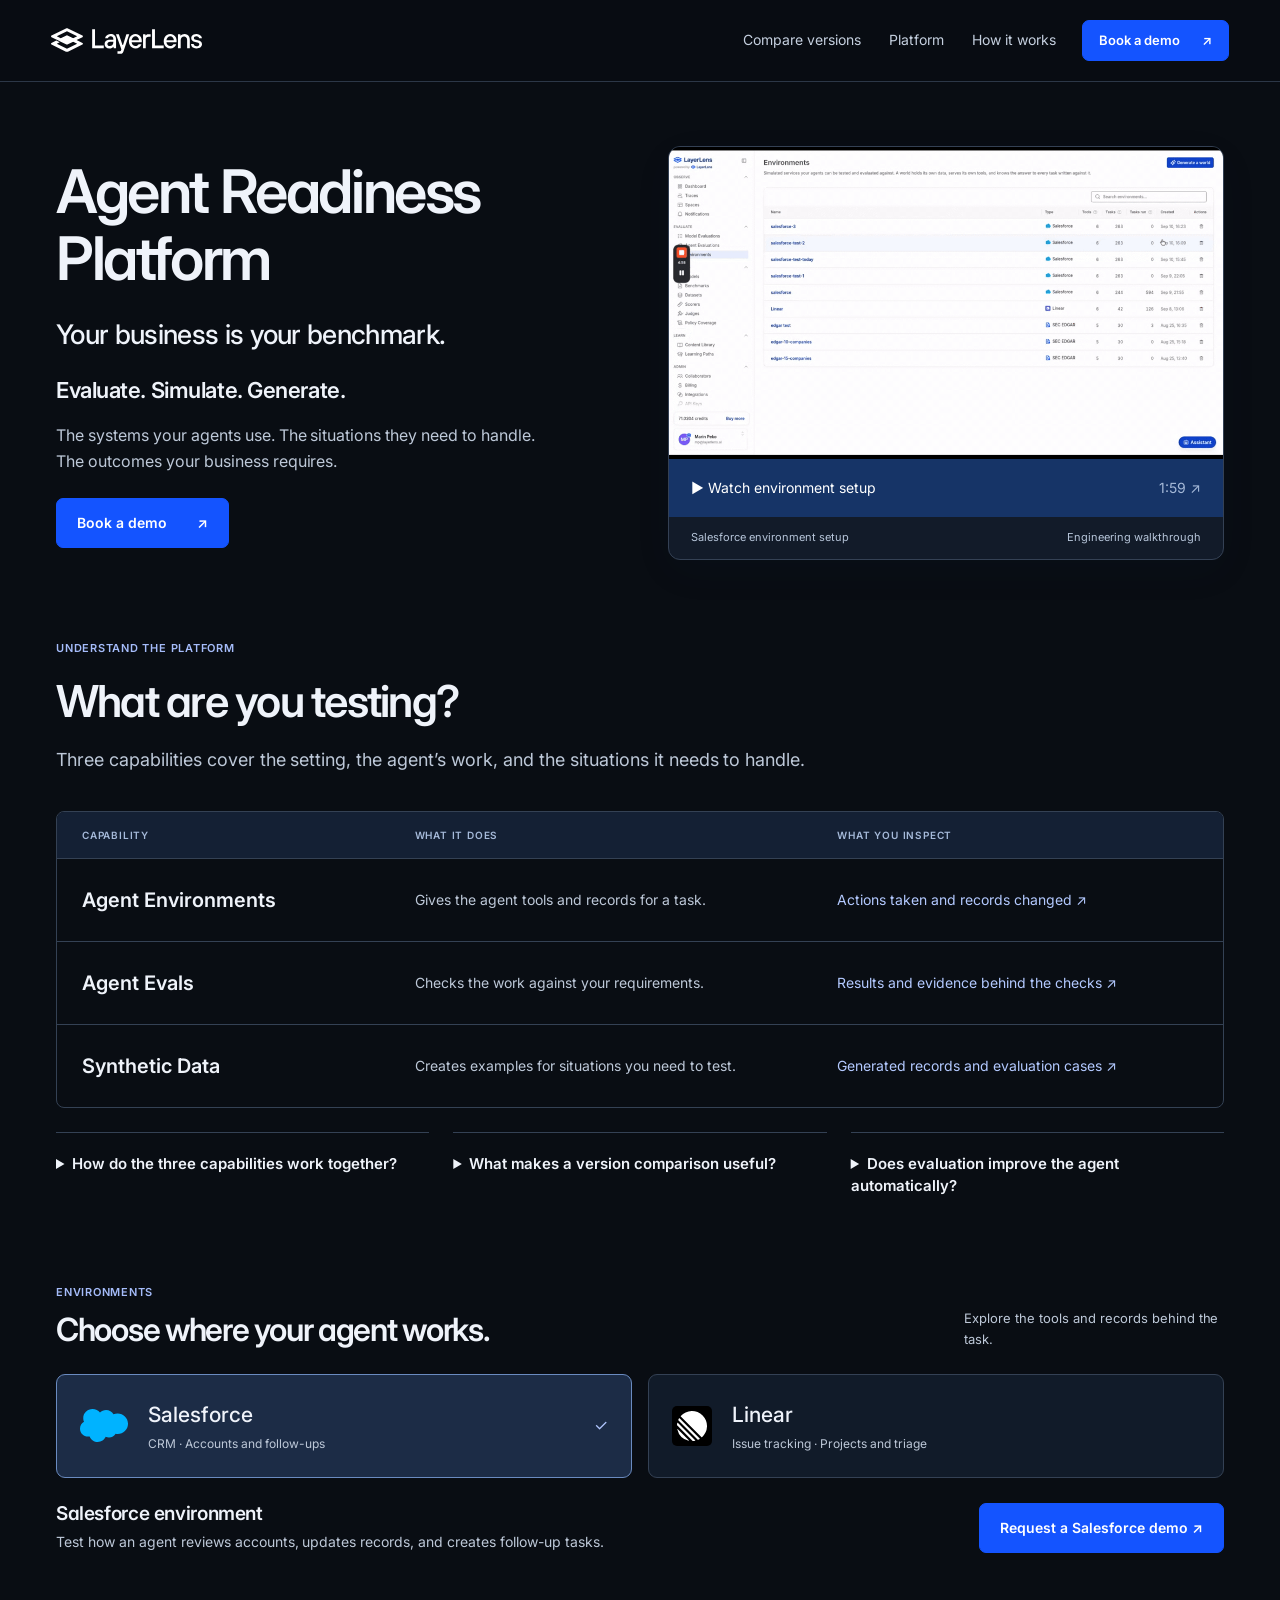
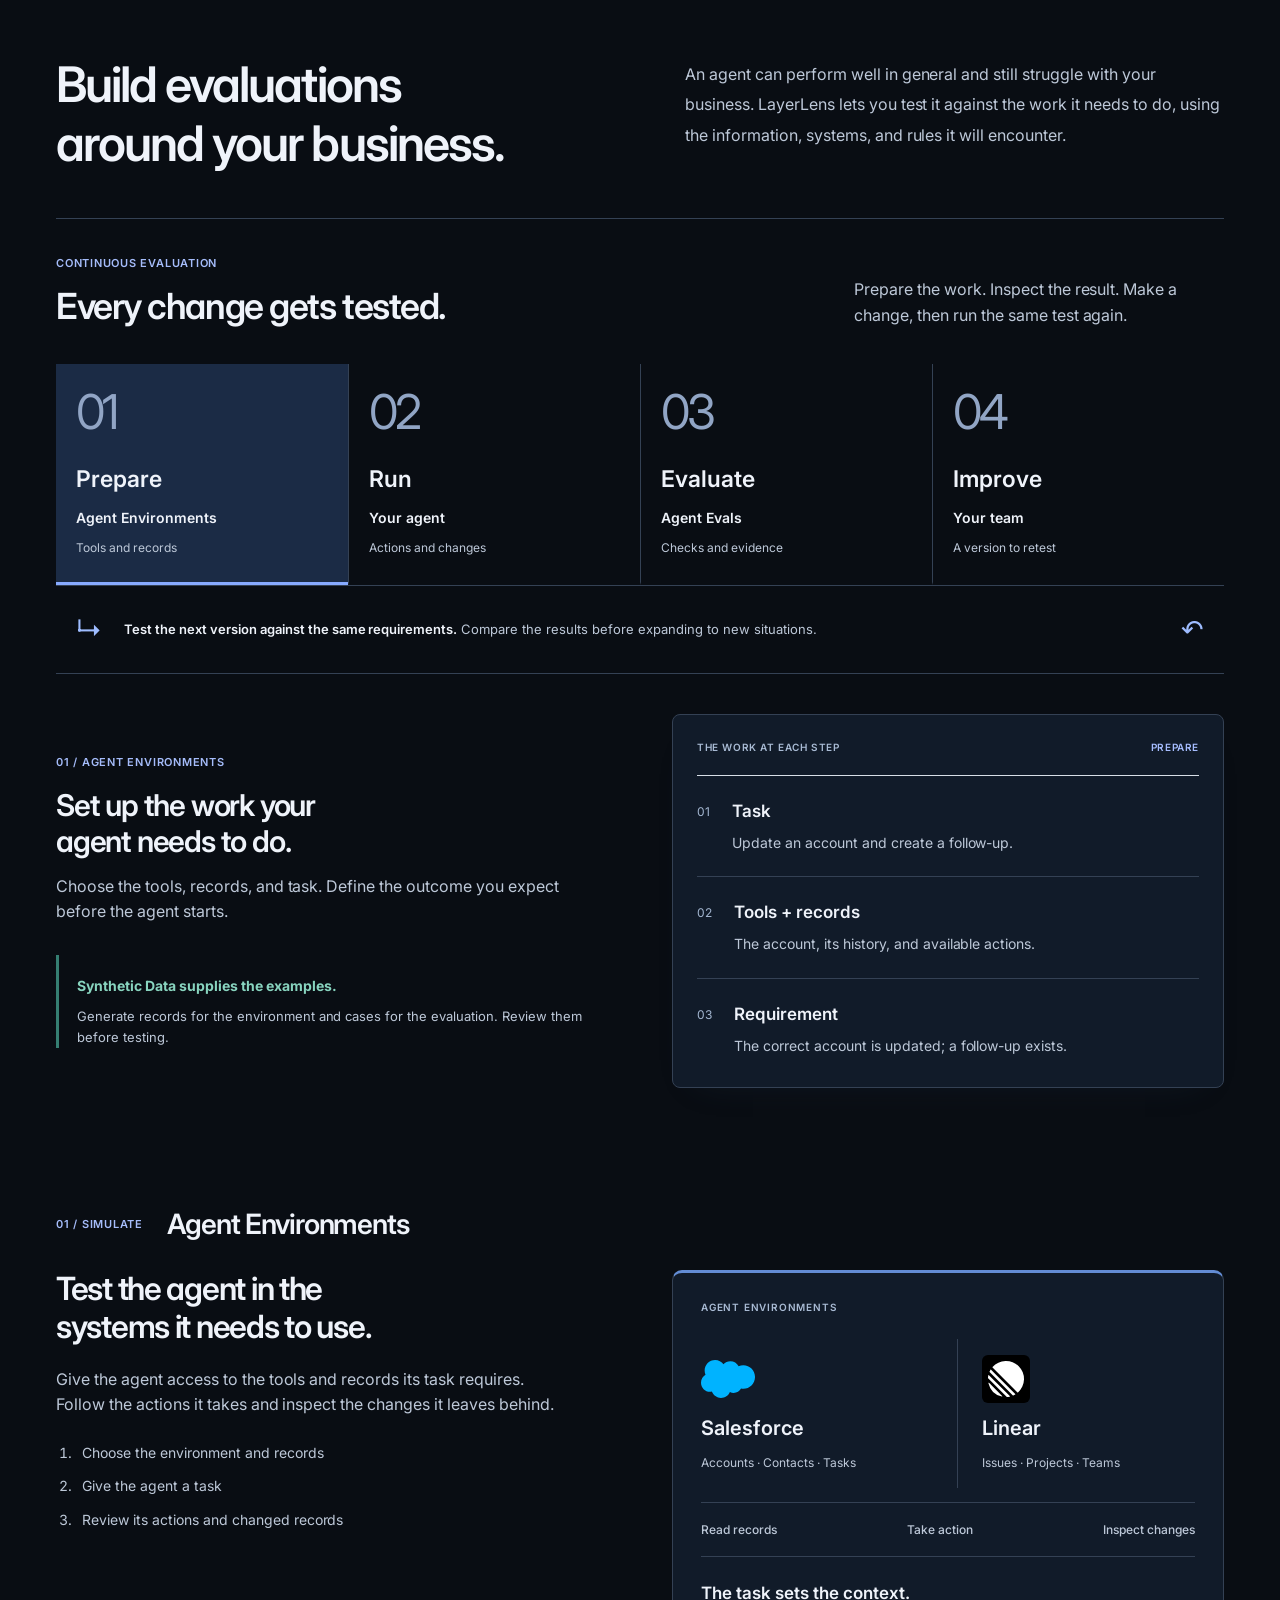
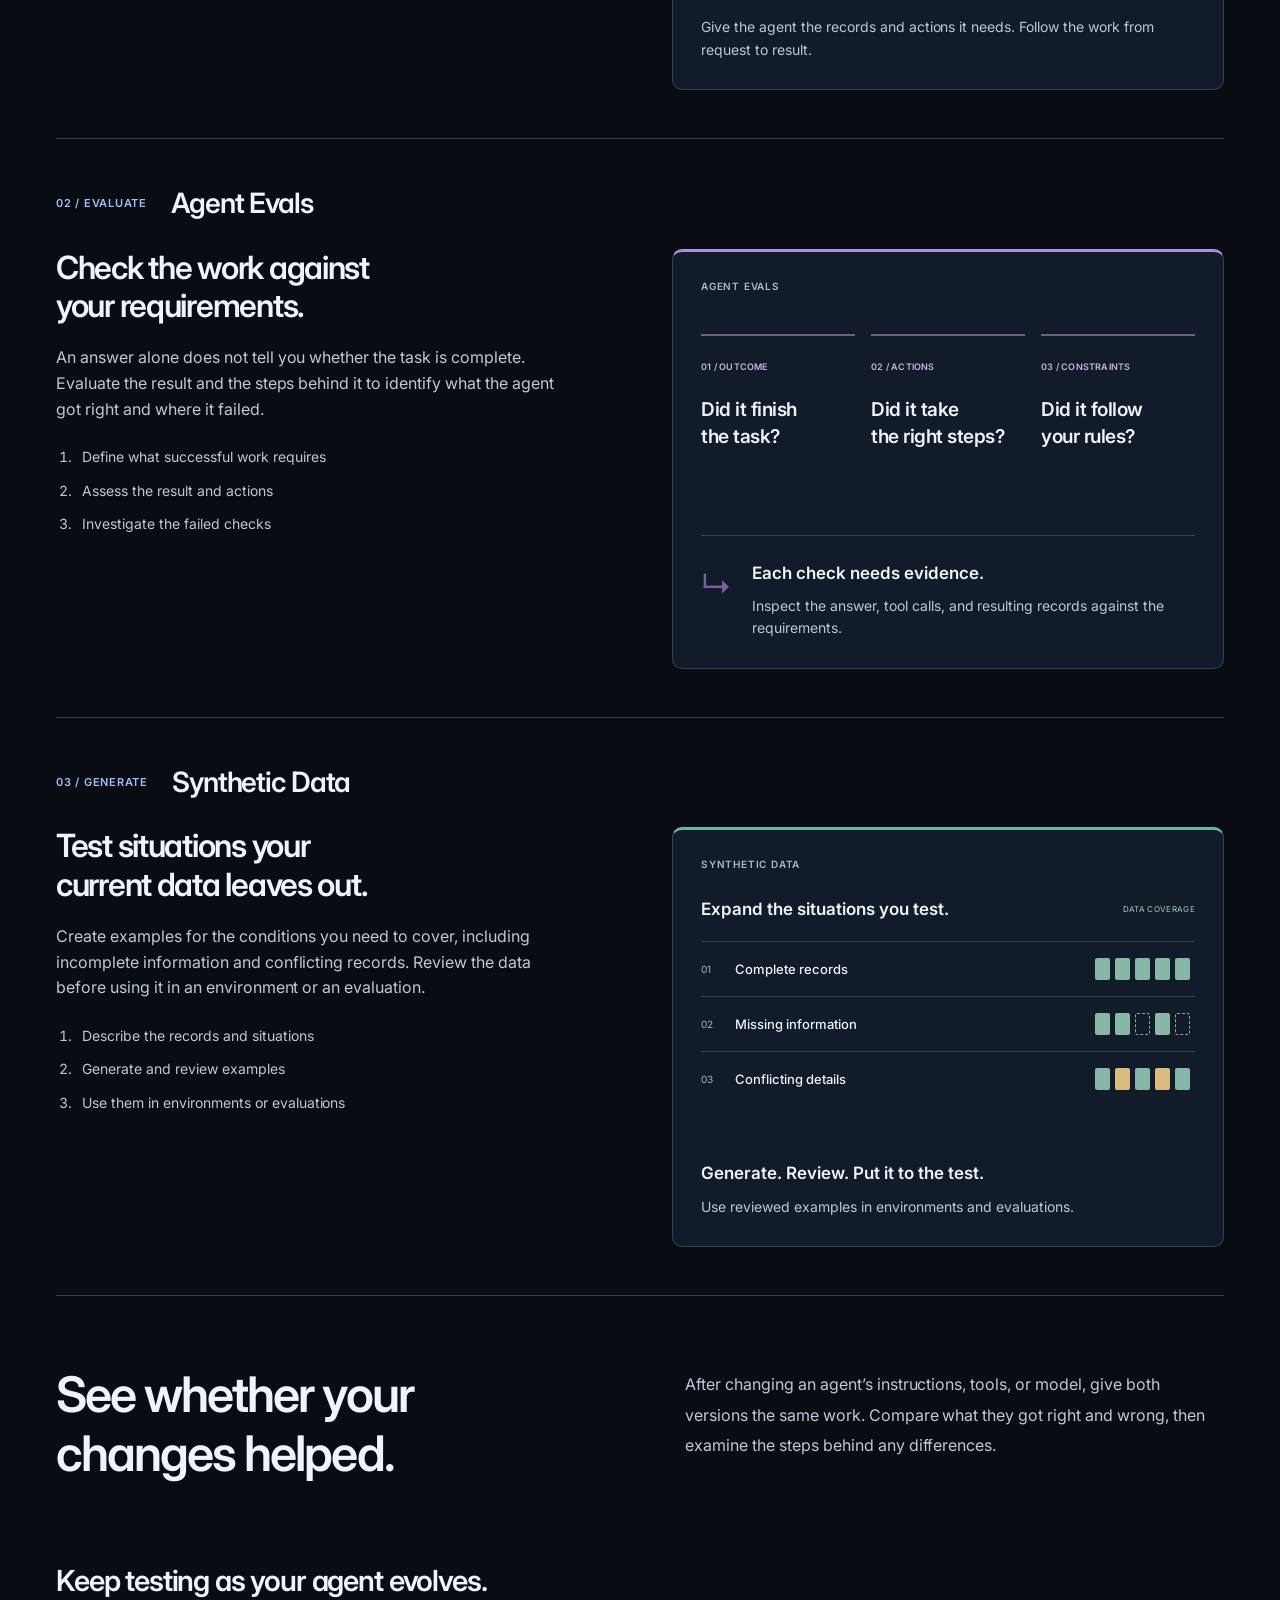
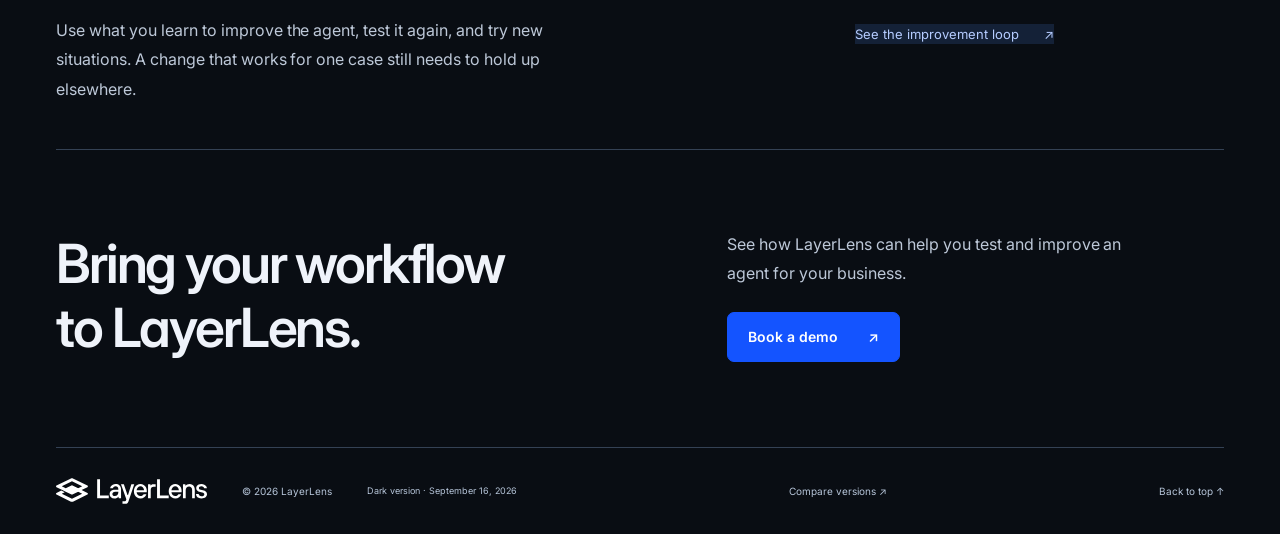
==== dark-explained/index.html @ 7a86b61e "Add two dark alternatives and a three-version comparison page" ====
<!doctype html>
<html lang="en"><head><meta charset="utf-8"><meta name="viewport" content="width=device-width,initial-scale=1"><meta name="robots" content="noindex,nofollow"><title>LayerLens | Your business is your benchmark</title><link rel="icon" href="../assets/LL-logo-white.svg"><style>@font-face{font-family:Inter;src:url(../assets/Inter.ttf) format('truetype');font-weight:100 900;font-display:swap}
:root{--bg:#090d13;--panel:#121b29;--ink:#f1f4f9;--copy:#acb9ce;--line:#2b394f;--blue:#1454ff;--light:#a2baff;--data:#79cfbf;--world:#b9a8ed;--mono:ui-monospace,SFMono-Regular,monospace}
*{box-sizing:border-box}html{scroll-padding-top:100px}body{margin:0;background:var(--bg);color:var(--ink);font:15px/1.7 Inter,Arial,sans-serif;-webkit-font-smoothing:antialiased}a{color:inherit;text-decoration:none}button,select{font:inherit}button,a{touch-action:manipulation}button{cursor:pointer}p,h1,h2,h3,h4,figure{margin:0}p{color:var(--copy)}h1,h2,h3,h4{font-weight:500;letter-spacing:-.04em;line-height:1.14}h2{font-size:49px}h3{font-size:30px}h4{font-size:27px}a:focus-visible,button:focus-visible,select:focus-visible,summary:focus-visible{outline:2px solid #98dacd;outline-offset:5px}a:hover{text-decoration:underline;text-underline-offset:5px}.wrap{width:calc(100% - 112px);max-width:1280px;margin:0 auto}.mono,.eyebrow{font:10px/1.6 var(--mono);letter-spacing:.075em}.eyebrow{color:var(--light);text-transform:uppercase}.skip{position:absolute;top:-80px;left:20px;background:white;color:#111;padding:12px;z-index:100}.skip:focus{top:10px}.site-header{position:sticky;top:0;z-index:30;display:flex;align-items:center;gap:26px;height:82px;padding:0 max(4%,calc((100vw - 1280px)/2));background:#090d13ef;border-bottom:1px solid #273249;backdrop-filter:blur(16px)}.brand{display:flex;margin-right:auto}.site-header nav{display:flex;gap:28px;font-size:12px;color:#b7c3d6}.motion-control{background:none;border:0;color:#a2b4d3;min-width:30px;min-height:36px;font-size:12px}.button{display:inline-flex;align-items:center;justify-content:center;gap:30px;padding:13px 20px;background:var(--blue);border:1px solid var(--blue);border-radius:7px;color:white;font-size:12px;font-weight:550;min-height:45px;transition:background .2s,box-shadow .2s;text-decoration:none!important}.button:hover{background:#326afa;box-shadow:0 5px 30px #1d58f32b}.site-header .button{font-size:11px;min-height:38px;padding:9px 16px;gap:22px}.hero{padding-top:70px}.hero>.eyebrow{font-family:Inter,Arial,sans-serif;font-size:11px;letter-spacing:.08em;margin-bottom:25px}.hero-grid{display:grid;grid-template-columns:1.6fr 1fr;gap:75px;align-items:end}.hero h1{font-size:clamp(57px,6vw,85px);line-height:1.045;letter-spacing:-.06em}.hero h1 span{color:var(--light)}.hero-descriptor{color:#eef2fa;font-size:23px;letter-spacing:-.03em;line-height:1.4}.hero-body{font-size:16px;line-height:1.8;margin:18px 0 23px;max-width:410px}.hero-explanation .button{margin-top:0}.demo-image{margin:54px 0 0;border:1px solid #3a4a63;border-radius:12px;overflow:hidden;background:#121b28;box-shadow:0 20px 110px #10306822}.demo-image>img{display:block;width:100%;height:auto}.demo-image figcaption{display:flex;justify-content:space-between;gap:15px;padding:14px 20px;color:#b9c6da;font-size:10px;border-top:1px solid #3a4a63}.demo-image figcaption>span:last-child{font-size:9px;color:#8194b3}.platform{padding-top:105px}.section-intro{display:grid;grid-template-columns:1fr 1fr;gap:90px;align-items:start;margin-bottom:45px}.section-intro h2{max-width:560px}.section-intro>p{font-size:16px;line-height:1.9;max-width:560px;padding-top:3px}.platform-map{display:grid;grid-template-columns:.9fr .2fr 1.2fr;border:1px solid #3b4f6d;border-radius:12px;padding:37px;background:radial-gradient(ellipse at 70% 20%,#1a31587a,transparent 65%),#101925;overflow:hidden;position:relative}.map-input{background:#edf1f7;border-radius:8px;color:#182940;padding:26px;box-shadow:0 14px 40px #0004;position:relative;z-index:2}.map-input>.mono{font-size:9px;color:#4e688c}.map-input>div{display:grid;grid-template-columns:23px 1fr;column-gap:10px;padding:24px 0;border-bottom:1px solid #c6d1e1}.map-input>div:last-child{border-bottom:0;padding-bottom:0}.map-input>div>span{font:9px var(--mono);padding-top:7px;color:#7b8da6}.map-input strong{font-size:20px;font-weight:550;letter-spacing:-.03em}.map-input p{grid-column:2;font-size:12px;line-height:1.75;color:#5e6f87;margin-top:8px;max-width:250px}.map-bridge{position:relative;display:flex;align-items:center;justify-content:center;color:#9bbaff;font-size:22px}.map-bridge i{position:absolute;left:0;right:0;height:1px;background:#759ded66;top:50%}.map-bridge i:nth-child(1){top:30%;transform:rotate(25deg);transform-origin:left}.map-bridge i:nth-child(3){top:70%;transform:rotate(-25deg);transform-origin:left}.map-bridge>span{z-index:1;background:#142039;border:1px solid #415b86;display:grid;place-items:center;width:32px;height:32px;border-radius:50%;font-size:17px}.map-bridge i:after{content:'';position:absolute;width:4px;height:4px;top:-2px;border-radius:50%;background:#bbd2ff;box-shadow:0 0 12px #799ce8;animation:travel 3.5s linear infinite}.map-bridge i:nth-child(2):after{animation-delay:1s}.map-bridge i:nth-child(3):after{animation-delay:2s}.map-platform{display:flex;flex-direction:column;position:relative;z-index:2}.map-brand{display:block;padding:8px 0 22px 2px}.map-lanes{display:grid;gap:11px}.map-lanes>a{display:flex;align-items:center;gap:18px;border:1px solid #506992;background:linear-gradient(120deg,#263b5e,#16273f);border-radius:7px;padding:19px 18px;transition:transform .2s,border-color .2s;text-decoration:none}.map-lanes>a:hover{transform:translateX(4px);border-color:#9fbaf1}.lane-index{font:9px var(--mono);color:#90b0ec}.map-lanes strong{display:block;font-size:19px;line-height:1.3;font-weight:500;letter-spacing:-.02em}.map-lanes div>span{display:block;font-size:11px;line-height:1.6;color:#a8bfdf;margin-top:6px}.map-lanes b{font-size:15px;color:#87a9eb;font-weight:400;margin-left:auto}.map-lanes>a:nth-child(2){border-color:#695d8f;background:linear-gradient(120deg,#332e4a,#211f35)}.map-lanes>a:nth-child(2) .lane-index,.map-lanes>a:nth-child(2) b{color:#c2b4ef}.map-lanes>a:nth-child(2) div>span{color:#b4acca}.map-lanes>a:nth-child(3){border-color:#42776e;background:linear-gradient(120deg,#203e3d,#142b30)}.map-lanes>a:nth-child(3) .lane-index,.map-lanes>a:nth-child(3) b{color:#83d6c5}.map-lanes>a:nth-child(3) div>span{color:#9cbbb8}.map-output{padding:23px 2px 0}.map-output .mono{font-size:8px;color:#96add1}.map-output p{font-size:11px;margin-top:7px;color:#c3d2e8}.map-output i{font-style:normal;padding:0 7px;color:#6a87b6}.capabilities{margin-top:60px}.capability{display:grid;grid-template-columns:.75fr 1.2fr 1fr;gap:55px;padding:50px 0;border-bottom:1px solid var(--line);align-items:start}.capability-label .mono{font-size:9px;color:#8aacfa}.capability-label h3{font-size:26px;margin-top:13px}.capability-copy h4{font-size:26px;max-width:400px;line-height:1.22}.capability-copy p{font-size:14px;line-height:1.85;margin-top:18px;max-width:420px}.capability-art{min-width:0;min-height:190px;padding:12px 0;color:#b6c7e4}.eval-art{display:grid;justify-items:stretch}.eval-art>div{display:flex;gap:12px;justify-content:space-between;align-items:center;border:1px solid #3c5273;padding:10px 12px;border-radius:5px;background:#121e2f;font-size:9px}.eval-art b{font-size:10px;font-weight:450;color:#d0dcf1}.eval-art .art-result{border-color:#637eac}.art-arrow{display:block;text-align:center;color:#6b8bbc;font-size:12px;line-height:20px}.world-art{padding-top:7px}.world-agent{border:1px solid #6e6092;background:#262239;color:#d3c9f3;border-radius:5px;padding:9px;text-align:center;font-size:11px;width:105px;margin:auto}.world-links{display:flex;justify-content:space-around;color:#9f8ec3;font-size:14px;padding:5px 0}.world-tools{display:flex;justify-content:space-between;gap:7px}.world-tools>span{border:1px solid #504766;background:#1b192b;padding:8px;flex:1;text-align:center;font-size:10px;border-radius:4px}.world-state{margin-top:16px;border-top:1px solid #49415e;padding-top:13px;display:grid;gap:8px;font-size:9px}.world-state .mono{font-size:7px;color:#9486b3}.world-state i{padding:0 7px;color:#a992cc;font-style:normal}.data-art{padding-top:3px}.data-sheets{height:133px;display:flex;justify-content:center;align-items:center}.data-sheets>div{width:78px;height:99px;border:1px solid #619d93;background:linear-gradient(140deg,#243f40,#10262a);border-radius:5px;padding:24px 12px;transform:rotate(-10deg);margin-right:-17px;box-shadow:0 9px 20px #0004}.data-sheets>div:nth-child(2){transform:translateY(-9px);z-index:1}.data-sheets>div:nth-child(3){transform:rotate(10deg);margin-right:0}.data-sheets i{display:block;height:3px;width:100%;background:#84bcb344;margin-bottom:10px}.data-sheets i:last-child{width:65%}.data-destinations{display:flex;gap:7px;flex-wrap:wrap;justify-content:center}.data-destinations>span{border:1px solid #3b645e;padding:6px 8px;color:#98c8c0;font-size:8px;border-radius:4px}#agent-environments .capability-label .mono{color:var(--world)}#synthetic-data .capability-label .mono{color:var(--data)}.comparison{padding-top:100px}.comparison-surface{border:1px solid #435879;border-radius:12px;background:#111b29;overflow:hidden}.comparison-toolbar{display:flex;justify-content:space-between;gap:25px;align-items:center;padding:20px 25px;border-bottom:1px solid #34445c}.comparison-toolbar>.mono{font-size:9px;color:#9ab2d8}.comparison-toolbar label{display:flex;gap:14px;align-items:center;font-size:10px;color:#9cafcc}.comparison-toolbar select{background:#1b2a40;color:#edf2fb;padding:9px 30px 9px 12px;font-size:11px;border:1px solid #5c7293;border-radius:5px;max-width:100%}.comparison-context{display:flex;justify-content:space-between;gap:30px;padding:27px 25px;border-bottom:1px solid #34445c;background:linear-gradient(100deg,#1a2d47,#111c2c)}.comparison-context .mono{font-size:8px;color:#839fc8;display:block;margin-bottom:8px}.comparison-context strong{font-size:19px;line-height:1.4;letter-spacing:-.02em;font-weight:500}.fixed-conditions{display:flex;gap:9px;align-items:center;flex-wrap:wrap;justify-content:end}.fixed-conditions>span{border:1px solid #3b506e;border-radius:5px;padding:6px 9px;font-size:9px;color:#adc0df}.result-row{display:grid;grid-template-columns:1.6fr 1fr 1fr;gap:25px;padding:21px 25px;border-bottom:1px solid #2c3e57;font-size:13px;align-items:center}.result-row>span{min-width:0}.result-head{font-size:10px;color:#8da3c4}.result-row>span:first-child{color:#b6c7df}.result-pass{color:#94d8bf}.result-fail{color:#dfa98d}.trace-diff{display:flex;align-items:center;justify-content:space-between;gap:35px;padding:25px;background:#19283d66}.trace-diff .mono{font-size:8px;color:#8fa9d1}.trace-diff p{font-size:13px;line-height:1.8;max-width:620px;margin-top:9px}.assessment{font-size:10px;color:#9bd1bd;padding:8px 11px;border:1px solid #486a6259;border-radius:5px;white-space:nowrap}.assessment.mixed{color:#e0ba92;border-color:#9b785754}.example-note{border-top:1px solid #34465f;padding:16px 25px;font-size:10px;color:#8da4c5}.example-note summary{cursor:pointer}.example-note p{font-size:12px;line-height:1.8;padding-top:14px;max-width:820px}.iteration{display:grid;grid-template-columns:1fr 1fr;gap:90px;margin-top:45px;padding:35px 0 80px;border-bottom:1px solid var(--line)}.iteration h3{font-size:29px;max-width:460px}.iteration p{font-size:14px;line-height:1.85;margin-top:17px;max-width:500px}.iteration-flow{padding:6px 10px}.flow-stages{display:flex;align-items:center;gap:9px;justify-content:space-between}.flow-stages>span{border:1px solid #466083;border-radius:5px;padding:11px 15px;background:#132137;color:#c0d3ef;font-size:11px;white-space:nowrap}.flow-stages>i{color:#7797ca;font-style:normal;font-size:12px}.return-route{display:flex;justify-content:space-between;border:1px solid #516d9770;border-top:0;border-radius:0 0 10px 10px;margin:0 25px;height:48px;align-items:end;color:#92acd5;padding:0 10px;position:relative}.return-route>span:nth-child(2){font:8px var(--mono);letter-spacing:.05em;padding:3px 10px;background:var(--bg);transform:translateY(7px)}.return-route>span:first-child,.return-route>span:last-child{font-size:17px;padding-bottom:5px}.fresh-check{text-align:center;font-size:9px;color:#7f95b6;margin-top:28px}.closing{padding:80px 0 85px;display:grid;grid-template-columns:1.15fr 1fr;gap:100px;align-items:center}.closing h2{font-size:54px;max-width:600px}.closing p{font-size:16px;line-height:1.8;max-width:410px}.closing .button{margin-top:24px}footer{display:flex;align-items:center;gap:35px;padding:30px 0;border-top:1px solid var(--line);font-size:10px;color:#8a9dbb}footer>span{white-space:nowrap}footer p{font-size:9px;color:#7589a7}footer a{margin-left:auto;white-space:nowrap;font-size:10px}
@keyframes travel{from{left:0;opacity:0}20%{opacity:1}80%{opacity:1}to{left:100%;opacity:0}}.motion-paused *,.motion-paused *::before,.motion-paused *::after{animation-play-state:paused!important}
@media(min-width:1700px){.hero{padding-top:90px}}
@media(max-width:1100px){.wrap{width:calc(100% - 72px)}.hero-grid{gap:45px;grid-template-columns:1.5fr 1fr}.hero h1{font-size:65px}.hero-descriptor{font-size:20px}.hero-body{font-size:14px}.section-intro{gap:50px}.section-intro h2{font-size:41px}.section-intro>p{font-size:15px}.platform-map{padding:28px;grid-template-columns:1fr .15fr 1.2fr}.map-input{padding:23px}.map-input strong{font-size:18px}.map-lanes>a{padding:16px 14px;gap:13px}.map-lanes strong{font-size:17px}.capability{gap:30px;grid-template-columns:.8fr 1.2fr 1fr}.capability-label h3{font-size:24px}.capability-copy h4{font-size:23px}.capability-copy p{font-size:13px}.iteration{gap:50px}.flow-stages>span{font-size:9px;padding:10px}.closing{gap:65px}.closing h2{font-size:45px}}
@media(max-width:800px){.site-header{padding:0 30px;gap:20px}.site-header nav{font-size:11px;gap:20px}.hero{padding-top:50px}.hero-grid{grid-template-columns:1fr;gap:28px}.hero h1{font-size:70px}.hero-explanation{max-width:600px}.hero-descriptor{font-size:23px}.hero-body{max-width:600px;font-size:16px}.hero-explanation .button{margin-top:0}.demo-image{margin-top:35px}.section-intro{grid-template-columns:1fr;gap:22px;margin-bottom:34px}.section-intro h2{max-width:590px;font-size:44px}.section-intro>p{max-width:640px;font-size:15px}.platform{padding-top:75px}.platform-map{padding:25px;grid-template-columns:1fr .1fr 1.1fr}.map-input{padding:20px}.map-input>div{grid-template-columns:18px 1fr;padding:21px 0;gap:7px}.map-input strong{font-size:16px}.map-input p{font-size:11px}.map-lanes>a{padding:14px 12px;gap:10px}.lane-index{font-size:8px}.map-lanes strong{font-size:16px}.map-lanes div>span{font-size:10px}.map-bridge>span{width:25px;height:25px;font-size:13px}.map-output p{font-size:10px}.map-output i{padding:0 3px}.capabilities{margin-top:35px}.capability{grid-template-columns:1fr 1fr;gap:22px 40px;padding:35px 0}.capability-label{grid-column:1/-1;display:flex;gap:20px;align-items:center}.capability-label h3{margin-top:0;font-size:25px}.capability-copy h4{font-size:25px}.capability-copy p{font-size:14px}.capability-art{max-width:320px;width:100%;justify-self:end}.comparison{padding-top:75px}.comparison-context{flex-direction:column;gap:17px}.fixed-conditions{justify-content:start}.iteration{gap:35px}.iteration h3{font-size:27px}.iteration p{font-size:13px}.flow-stages{gap:5px}.flow-stages>span{font-size:8px;padding:10px 7px}.closing{gap:40px;padding-top:60px}.closing h2{font-size:40px}.closing p{font-size:14px}footer{gap:20px;flex-wrap:wrap}footer p{order:4;width:100%}}
@media(max-width:550px){html{scroll-padding-top:86px}.wrap{width:calc(100% - 44px)}.site-header{height:70px;padding:0 20px;gap:10px}.brand img{width:128px;height:auto}.site-header nav{display:none}.motion-control{min-width:27px;padding:5px}.site-header .button{font-size:10px;gap:13px;padding:9px 12px}.hero{padding-top:42px}.hero>.eyebrow{font-size:9px;letter-spacing:.07em;margin-bottom:24px}.hero h1{font-size:clamp(41px,10.5vw,58px);letter-spacing:-.055em;line-height:1.07}.hero-grid{gap:25px}.hero-descriptor{font-size:21px}.hero-body{font-size:14px;line-height:1.85;margin:15px 0 22px}.button{font-size:12px;padding:12px 20px}.demo-image{margin-top:32px;border-radius:7px}.demo-image figcaption{font-size:9px;padding:11px 13px;flex-direction:column;gap:3px}.demo-image figcaption>span:last-child{font-size:8px}.platform{padding-top:64px}.section-intro h2{font-size:36px;line-height:1.12;letter-spacing:-.04em}.section-intro>p{font-size:14px;line-height:1.85}.platform-map{grid-template-columns:1fr;padding:20px;gap:0;border-radius:9px}.map-input{padding:22px}.map-input>.mono{font-size:8px}.map-input>div{padding:18px 0;grid-template-columns:19px 1fr;gap:10px}.map-input strong{font-size:19px}.map-input p{font-size:12px;max-width:100%;margin-top:5px}.map-bridge{height:42px}.map-bridge i{display:none}.map-bridge>span{transform:rotate(90deg);width:27px;height:27px}.map-brand{padding:0 0 19px}.map-brand img{width:112px;height:auto}.map-lanes{gap:9px}.map-lanes>a{padding:15px 13px;gap:12px}.map-lanes strong{font-size:18px}.map-lanes div>span{font-size:11px}.map-output{padding-top:19px}.map-output .mono{font-size:7px}.map-output p{font-size:10px;line-height:1.9}.capabilities{margin-top:20px}.capability{grid-template-columns:1fr;gap:22px;padding:34px 0}.capability-label{grid-column:auto;flex-direction:column;align-items:start;gap:9px}.capability-label .mono{font-size:8px}.capability-label h3{font-size:27px}.capability-copy h4{font-size:25px;max-width:100%;line-height:1.25}.capability-copy p{font-size:14px;line-height:1.85;margin-top:15px;max-width:100%}.capability-art{max-width:100%;justify-self:stretch;padding:12px 14px 0;min-height:170px}.eval-art>div{font-size:10px;padding:11px 12px}.eval-art b{font-size:11px}.world-tools>span{font-size:11px}.world-state{font-size:10px}.world-state .mono{font-size:8px}.data-sheets{height:120px}.data-destinations>span{font-size:9px}.comparison{padding-top:63px}.comparison-toolbar{padding:17px;flex-direction:column;align-items:start;gap:17px}.comparison-toolbar>.mono{font-size:8px}.comparison-toolbar label{width:100%;display:grid;gap:8px;font-size:10px}.comparison-toolbar select{width:100%;font-size:12px;padding:10px}.comparison-context{padding:20px 17px;gap:15px}.comparison-context strong{font-size:18px}.fixed-conditions{gap:6px}.fixed-conditions>span{font-size:8px;padding:5px 7px}.result-row{grid-template-columns:1.5fr .75fr .75fr;gap:12px;padding:18px 16px;font-size:11px;align-items:start}.result-head{font-size:9px}.trace-diff{padding:21px 17px;flex-direction:column;align-items:start;gap:15px}.trace-diff p{font-size:12px;line-height:1.85}.trace-diff .mono{font-size:7px}.assessment{font-size:9px;white-space:normal}.example-note{padding:15px 17px;font-size:9px}.example-note p{font-size:11px}.iteration{grid-template-columns:1fr;gap:26px;padding:0 0 45px;margin-top:32px}.iteration h3{font-size:27px}.iteration p{font-size:14px}.iteration-flow{padding:5px 0}.flow-stages>span{font-size:10px;padding:10px 12px}.flow-stages>i{font-size:11px}.fresh-check{font-size:9px}.closing{grid-template-columns:1fr;gap:22px;padding:48px 0 55px}.closing h2{font-size:38px}.closing p{font-size:14px;max-width:100%}.closing .button{margin-top:22px}footer{padding:27px 0;gap:18px;font-size:9px}footer img{width:125px;height:auto}footer p{font-size:8px}footer a{font-size:9px}}
@media(max-width:350px){.site-header{padding:0 14px;gap:6px}.brand img{width:111px}.site-header .button{font-size:9px;padding:9px 10px;gap:8px}.hero h1{font-size:40px}.hero-descriptor{font-size:18px}.hero-body{font-size:13px}.section-intro h2{font-size:32px}.platform-map{padding:16px}.map-input{padding:18px}.map-lanes strong{font-size:16px}.map-lanes div>span{font-size:10px}.map-output p{font-size:9px}.capability-copy h4{font-size:24px}.result-row{gap:9px;padding:16px 12px;font-size:10px}.result-head{font-size:8px}.fixed-conditions>span{font-size:7px;padding:5px 6px}.flow-stages>span{font-size:9px;padding:10px 8px}.closing h2{font-size:34px}}
@media(prefers-reduced-motion:reduce){*,*::before,*::after{animation:none!important;transition:none!important;scroll-behavior:auto!important}}
.continuous-system{display:grid;grid-template-columns:260px 1fr;border:1px solid #405778;border-radius:12px;overflow:hidden;background:#111b29}.loop-context{background:#edf1f7;color:#1c2c44;padding:30px 25px;display:flex;flex-direction:column}.loop-context>.mono{font-size:8px;color:#526b91}.loop-context h3{font-size:27px;line-height:1.2;margin-top:22px;letter-spacing:-.03em}.loop-context dl{margin:28px 0}.loop-context dt{font-size:15px;font-weight:550;margin-top:22px}.loop-context dd{font-size:12px;line-height:1.8;color:#62738c;margin:7px 0 0}.loop-context>p{font-size:11px;line-height:1.8;color:#65758e;padding-top:22px;margin-top:auto;border-top:1px solid #c8d2e1}.motion-workspace{min-width:0;background:radial-gradient(ellipse at 50% 43%,#27446b55,transparent 67%),#101a29}.motion-heading{display:flex;align-items:center;gap:20px;padding:23px 25px;border-bottom:1px solid #30435f}.motion-heading>.mono{font-size:8px;color:#8ca5c9;margin-left:auto}.cycle-toggle{background:#1e304b;border:1px solid #526b8f;border-radius:5px;color:#bcd0ee;padding:7px 10px;font-size:10px;white-space:nowrap}.cycle-diagram{position:relative;width:100%;aspect-ratio:720/560;max-height:600px;min-height:390px}.cycle-routes{position:absolute;inset:0;width:100%;height:100%;overflow:visible}.cycle-track{fill:none;stroke:url(#cycle-color);stroke-width:1.3;opacity:.6}.data-feed{fill:none;stroke:#75c6b7;stroke-width:1;stroke-dasharray:4 5;opacity:.65}.route-arrow{fill:none;stroke:#9eb9e5;stroke-width:1.2;opacity:.7}.cycle-node{position:absolute;transform:translate(-50%,-50%);width:158px;min-height:96px;text-align:left;background:#182941;border:1px solid #47618b;border-radius:8px;padding:14px;z-index:2;transition:background .35s,border-color .35s,box-shadow .35s;color:#eef3fc}.cycle-node .mono{display:block;color:#8ba8d7;font-size:8px;letter-spacing:.04em;margin-bottom:9px}.cycle-node strong{font-size:16px;line-height:1.3;display:block;font-weight:500;letter-spacing:-.015em}.cycle-node small{display:block;font-size:8px;color:#92aace;margin-top:7px}.cycle-node.active{background:#273f62;border-color:#9fbdf9;box-shadow:0 0 0 4px #5d8edc15,0 0 30px #4666ba20}.node-world{left:50%;top:18%;border-color:#796b9b}.node-world.active{border-color:#c2b1ee;background:#39304e}.node-agent{left:82%;top:50%}.node-eval{left:50%;top:82%}.node-team{left:18%;top:50%}.data-center{position:absolute;left:50%;top:50%;transform:translate(-50%,-50%);display:flex;flex-direction:column;align-items:center;justify-content:center;width:143px;height:98px;gap:7px;border:1px solid #518f82;background:#15342fd9;border-radius:10px;z-index:2;text-decoration:none!important}.data-center strong{font-size:14px;font-weight:500;color:#b7e4d8}.data-center small{font-size:8px;color:#80b6a9}.data-icon{font-size:19px;color:#80d6bd;line-height:1}.feed-label{position:absolute;left:50%;transform:translateX(-50%);font:8px var(--mono);color:#72aa9e;background:#152436;padding:4px 7px;z-index:1}.feed-records{top:30%}.feed-cases{bottom:28%}.cycle-explainer{display:flex;gap:20px;border-top:1px solid #344b6b;background:#15233a;padding:24px 27px;min-height:133px}.cycle-step{font:10px var(--mono);color:#85aaf0;white-space:nowrap;padding-top:6px}.cycle-explainer h4{font-size:23px;letter-spacing:-.025em;line-height:1.25}.cycle-explainer p{font-size:12px;line-height:1.85;margin-top:9px;max-width:640px}.cycle-footer{display:flex;justify-content:space-between;gap:20px;padding:15px 25px;font-size:9px;color:#7f99bd;border-top:1px solid #293c59}.cycle-footer a{white-space:nowrap;color:#a2badc}.return-to-loop{font-size:13px;color:#9eb9e8;display:flex;align-items:center;gap:25px;justify-self:center;align-self:center}
@media(max-width:1100px){.continuous-system{grid-template-columns:220px 1fr}.loop-context{padding:25px 21px}.loop-context h3{font-size:24px}.motion-heading{gap:12px;padding:20px}.motion-heading>.mono{display:none}.cycle-toggle{margin-left:auto}.cycle-node{width:132px;padding:11px;min-height:87px}.cycle-node strong{font-size:14px}.cycle-node small{font-size:7px}.data-center{width:124px;height:90px}.data-center strong{font-size:12px}.cycle-diagram{min-height:380px}.cycle-explainer{padding:22px;min-height:157px}.cycle-explainer h4{font-size:21px}}
@media(max-width:800px){.continuous-system{grid-template-columns:1fr}.loop-context{padding:25px;display:block}.loop-context h3{font-size:25px;margin-top:12px}.loop-context dl{display:grid;grid-template-columns:repeat(3,1fr);column-gap:25px;margin:20px 0}.loop-context dt{grid-row:1;margin:0;font-size:14px}.loop-context dd{grid-row:2;font-size:11px;line-height:1.7}.loop-context>p{font-size:11px;padding-top:15px}.motion-heading>.mono{display:block}.motion-heading .cycle-toggle{margin-left:0}.cycle-diagram{min-height:0;max-height:none}.cycle-node{width:155px;padding:14px;min-height:94px}.cycle-node strong{font-size:16px}.cycle-node small{font-size:8px}.data-center{width:140px;height:100px}.data-center strong{font-size:14px}.cycle-explainer{min-height:134px}}
@media(max-width:550px){.loop-context{padding:23px}.loop-context h3{font-size:24px;max-width:none}.loop-context dl{column-gap:16px}.loop-context dt{font-size:12px}.loop-context dd{font-size:10px}.loop-context>p{font-size:10px}.motion-heading{padding:18px 16px}.motion-heading>.mono{display:none}.motion-heading img{width:112px;height:auto}.motion-heading .cycle-toggle{margin-left:auto;font-size:9px}.cycle-diagram{aspect-ratio:720/640}.cycle-routes{height:100%}.cycle-node{width:94px;min-height:76px;padding:10px 8px}.cycle-node .mono{font-size:6px;margin-bottom:6px}.cycle-node strong{font-size:11px}.cycle-node small{font-size:6px;line-height:1.5;margin-top:5px}.node-world{top:22%}.node-eval{top:78%}.data-center{width:102px;height:77px;border-radius:7px;gap:5px}.data-center strong{font-size:10px}.data-center small{font-size:6px}.data-icon{font-size:16px}.feed-label{font-size:6px;padding:2px 4px}.feed-records{top:35%}.feed-cases{bottom:33%}.cycle-explainer{padding:20px 17px;gap:14px;min-height:167px}.cycle-step{font-size:8px}.cycle-explainer h4{font-size:21px}.cycle-explainer p{font-size:11px}.cycle-footer{padding:14px 17px;gap:13px;font-size:8px}.cycle-footer>span{max-width:160px}.cycle-footer a{white-space:normal;text-align:right;max-width:90px}.return-to-loop{justify-self:start;font-size:12px}.iteration{gap:25px}}
@media(max-width:350px){.loop-context{padding:21px}.loop-context dl{gap:8px}.loop-context dt{font-size:11px}.loop-context dd{font-size:9px}.cycle-node{width:81px;min-height:72px;padding:9px 6px}.cycle-node strong{font-size:10px}.cycle-node .mono{font-size:5px}.cycle-node small{font-size:5.5px}.data-center{width:88px;height:69px}.data-center strong{font-size:9px}.data-center small{font-size:5.5px}.cycle-explainer{min-height:193px}.cycle-explainer h4{font-size:20px}.cycle-footer{font-size:7px}}
.mechanism-detail{margin-top:17px;font-size:11px;color:#8faad1}.mechanism-detail summary{cursor:pointer}.mechanism-detail p{font-size:12px;margin-top:12px;line-height:1.8}
@media(max-width:550px){.feed-label{display:none}}
/* Product workflows: inputs, action, and inspectable output. */
.product-workflow{grid-template-columns:1fr 1.35fr;gap:30px 70px;padding:65px 0}.product-workflow .capability-label{grid-column:1}.product-workflow .capability-copy{grid-column:2}.product-workflow .capability-copy h4{max-width:520px;font-size:34px}.product-workflow .capability-copy p{max-width:560px;font-size:15px}.product-process{align-self:center}.product-process ol{list-style:none;padding:0;margin:0;display:grid;gap:27px}.product-process li{display:flex;gap:20px}.product-process li>span{font:11px var(--mono);color:var(--world);padding-top:5px}.product-process h5{font-size:17px;font-weight:500;letter-spacing:-.02em;line-height:1.4;margin:0 0 8px}.product-process p{font-size:13px;line-height:1.8;max-width:340px}.product-preview{border:1px solid #554b70;border-radius:10px;overflow:hidden;background:linear-gradient(140deg,#211e31,#121a27);min-width:0}.preview-heading{display:flex;justify-content:space-between;align-items:center;gap:15px;padding:18px 22px;border-bottom:1px solid #49435e}.preview-heading .mono{color:#bfafd9;font-size:9px}.preview-heading>span:last-child{font-size:9px;color:#9e99b2}.world-services{display:flex;align-items:center;justify-content:center;gap:15px;padding:23px 20px}.world-services>span{padding:7px 15px;background:#373048;border:1px solid #6d608b;border-radius:5px;font-size:12px;color:#e5dbf9}.world-services i{font-style:normal;color:#8c7ea7}.state-toolbar{padding:5px 22px 17px;display:flex;justify-content:space-between;gap:15px;align-items:center}.state-toolbar>strong{font-size:12px;font-weight:450;color:#b9b3c9}.state-switch{display:flex;border:1px solid #625773;border-radius:5px;padding:3px;gap:3px}.state-switch button{border:0;color:#ada5bf;font-size:10px;padding:7px 10px;border-radius:3px;background:transparent;white-space:nowrap}.state-switch button[aria-pressed=true]{background:#ded5ef;color:#262034}.record-inspector{margin:0 22px;border-top:1px solid #454057}.record-inspector>div{display:flex;justify-content:space-between;gap:20px;border-bottom:1px solid #454057;padding:12px 0;font-size:12px}.record-inspector dt{color:#a59bb8}.record-inspector dd{margin:0;color:#e2d9f1}.world-observation{font-size:12px;padding:17px 22px;line-height:1.75;min-height:77px;color:#c1b6d5}.product-result{padding:21px 22px;background:#0a101c66;border-top:1px solid #454057}.product-result>.mono{font-size:8px;color:#a699bf}.product-result p{font-size:13px;line-height:1.85;margin-top:9px;color:#d0c9dd}.synthetic-preview{border-color:#3b6b61;background:linear-gradient(140deg,#162f2d,#121b26)}.synthetic-preview .preview-heading,.synthetic-preview .product-result{border-color:#34554f}.synthetic-preview .preview-heading .mono,.synthetic-preview .product-result>.mono,#synthetic-data .product-process li>span{color:#8bc9b8}.data-brief{margin:22px;border-left:2px solid #79c5ad;padding-left:15px}.data-brief>.mono{font-size:8px;color:#78b09e}.data-brief p{color:#c4dbd3;font-size:13px;line-height:1.8;margin-top:7px}.dataset-table{margin:0 22px}.dataset-row{display:grid;grid-template-columns:1fr 1fr 1fr;gap:15px;border-bottom:1px solid #36534e;padding:12px 0;font:11px/1.5 var(--mono);color:#c1d9d1}.dataset-head{font-family:Inter,Arial,sans-serif;font-size:10px;color:#829f95;border-top:1px solid #36534e}.dataset-row .data-condition{color:#f1dba3}.dataset-caption{display:flex;justify-content:space-between;gap:15px;padding:17px 22px;font-size:9px;color:#829f95}.dataset-caption a{color:#b0e3cf}.synthetic-preview .product-result p{color:#c4dbd3}
@media(max-width:1000px){.product-workflow{gap:30px;grid-template-columns:1fr 1.3fr}.state-toolbar{align-items:start;flex-direction:column}.world-services{gap:8px}.world-services>span{padding:7px 9px;font-size:10px}}
@media(max-width:700px){.product-workflow{grid-template-columns:1fr;padding:45px 0;gap:25px}.product-workflow .capability-copy{grid-column:1}.product-workflow .capability-copy h4{font-size:29px}.product-process p{max-width:none}.product-process ol{gap:20px}.product-process h5{font-size:16px}.product-process p{font-size:13px}.product-preview{margin-top:5px}.preview-heading{padding:16px}.preview-heading .mono{font-size:8px}.preview-heading>span:last-child{font-size:8px}.state-toolbar{padding:0 16px 15px;gap:12px}.record-inspector{margin:0 16px}.world-observation,.product-result{padding:17px 16px}.dataset-table{margin:0 16px}.dataset-caption{padding:15px 16px;flex-direction:column;gap:6px}.data-brief{margin:20px 16px}.dataset-row{font-size:10px;gap:8px}.product-result p{font-size:12px}.world-services{padding:20px 12px;gap:8px}.world-services>span{padding:6px 8px}.product-workflow .capability-label h3{font-size:24px}}
.world-walkthrough{display:grid;gap:20px;min-width:0}.setup-preview{border:1px solid #5d5378;border-radius:10px;overflow:hidden;background:linear-gradient(130deg,#2c253e,#161e2c)}.setup-stages{display:grid;grid-template-columns:repeat(3,1fr);padding:18px 22px 0;gap:7px}.setup-stages button{border:0;border-bottom:2px solid #564965;text-align:left;background:transparent;color:#b3a8c5;font-size:11px;line-height:1.6;padding:5px 0 11px}.setup-stages button>span{display:block;font:9px var(--mono);margin-bottom:7px;color:#90809f}.setup-stages button[aria-pressed=true]{border-color:#d4bdf9;color:white}.setup-detail{display:flex;gap:18px;padding:25px 22px;min-height:152px}.setup-symbol{flex-shrink:0;display:grid;place-items:center;width:42px;height:42px;border:1px solid #8b72ad;border-radius:8px;font-size:23px;color:#d4bdf9;background:#413353}.setup-detail h5{font-size:18px;font-weight:500;letter-spacing:-.02em;line-height:1.4;margin:0 0 9px}.setup-detail p{font-size:12px;line-height:1.85;color:#bcb0cd}.setup-outcome{border-top:1px solid #4d425f;padding:15px 22px;background:#15132255}.setup-outcome .mono{color:#9f8fb3;font-size:8px}.setup-outcome p{font-size:12px;margin-top:7px;color:#dad0e8}.inspect-record{font:inherit;background:transparent;border:0;padding:0;color:#a9dccc;min-height:28px;text-align:left}.inspect-record[aria-pressed=true]{color:white;text-decoration:underline;text-underline-offset:5px}.record-purpose{margin:17px 22px 0;padding:14px 16px;background:#264b403d;border-left:2px solid #73bda2;min-height:115px}.record-purpose .mono{font-size:8px;color:#89b9a7}.record-purpose p{font-size:12px;line-height:1.85;margin-top:8px;color:#c5dbd1}.product-workflow .product-process{align-self:start;padding-top:15px}@media(max-width:700px){.setup-detail{padding:20px 16px;min-height:200px;gap:12px}.setup-detail h5{font-size:17px}.setup-symbol{width:32px;height:32px;font-size:18px}.setup-stages{padding:15px 16px 0}.setup-stages button{font-size:10px}.setup-outcome{padding:15px 16px;min-height:100px}.record-purpose{margin:16px 16px 0;min-height:145px}.product-workflow .product-process{padding-top:0}.world-walkthrough{gap:15px}}
/* Homepage anonymous experience, followed by a proposed workspace continuation. */
.home-experience{margin-top:50px}.try-intro{display:flex;gap:35px;align-items:start;justify-content:space-between;margin-bottom:25px}.try-intro .mono{color:#8daff2;font-size:9px}.try-intro h2{font-size:33px;letter-spacing:-.035em;margin:12px 0}.try-intro>div>p{font-size:14px;max-width:660px}.walkthrough-image{font-size:11px;flex-shrink:0;padding-top:8px;max-width:360px;color:#a1b6d7}.walkthrough-image summary{cursor:pointer}.walkthrough-image .demo-image{margin-top:15px}.walkthrough-image figcaption{flex-direction:column;gap:4px;font-size:9px;padding:10px}.try-shell{border:1px solid #45618b;border-radius:12px;overflow:hidden;background:radial-gradient(ellipse at 85% 30%,#24487255,transparent 65%),#111c2b;box-shadow:0 18px 70px #030b1744}.try-toolbar{display:flex;align-items:end;gap:22px;padding:22px 26px;background:#18283f;border-bottom:1px solid #3b5272}.try-toolbar label{display:grid;gap:6px;font-size:10px;color:#99b0d3}.try-toolbar select{font:13px Inter,Arial,sans-serif;color:#e4edfb;background:#0f1d30;border:1px solid #546d91;border-radius:5px;padding:9px 32px 9px 11px;max-width:100%}.try-status{margin-left:auto;align-self:center;font-size:10px;color:#a6cebd;border:1px solid #426c61;background:#1b3a3333;padding:6px 10px;border-radius:5px}.try-disclosure{padding:9px 26px;font-size:9px;color:#8399b9;border-bottom:1px solid #2d405b}.try-layout{display:grid;grid-template-columns:310px 1fr;min-height:405px}.try-task{padding:30px 26px;border-right:1px solid #344d6e;background:#15223966}.try-task>.mono{font-size:8px;color:#819fcf}.try-task h3{font-size:24px;line-height:1.25;margin:13px 0}.try-task>p{font-size:12px;line-height:1.85}.try-rule{margin:21px 0;padding-top:16px;border-top:1px solid #385171}.try-rule .mono{font-size:8px;color:#8fa9d0}.try-rule p{font-size:11px;line-height:1.8;margin-top:7px;color:#c0cee4}.try-task button,.try-continuation button,#try-confirm,.try-empty button{background:#1556ff;border:1px solid #4b7eff;color:white;font:12px Inter,Arial,sans-serif;border-radius:6px;padding:11px 16px;cursor:pointer}.try-task .try-small{font-size:9px;color:#7f98be;margin-top:11px}.try-workspace{min-width:0}.try-tabs{display:flex;gap:20px;padding:0 28px;border-bottom:1px solid #344d6e}.try-tabs button{font:12px Inter,Arial,sans-serif;background:transparent;color:#869dbf;border:0;border-bottom:2px solid transparent;padding:19px 0;cursor:pointer}.try-tabs button[aria-pressed=true]{color:#dbe8ff;border-bottom-color:#91b3ff}#try-panel{padding:25px 28px;min-height:340px}.try-panel-head{display:flex;justify-content:space-between;gap:20px;align-items:center;margin-bottom:18px}.try-panel-head h4{font-size:20px}.try-panel-head>span{font-size:9px;color:#8ca2c3}.try-table table{width:100%;border-collapse:collapse;font-size:12px}.try-table th{text-align:left;font-size:9px;font-weight:400;color:#839fc7;padding:12px 9px;border-bottom:1px solid #375073}.try-table td{padding:14px 9px;border-bottom:1px solid #2d4260;color:#c1d1e9}.try-table td:first-child{color:#e2ebf8}.try-panel-note{font-size:11px;line-height:1.8;margin-top:18px;max-width:600px;color:#8fa6c8}.try-conversation>.mono,.try-answer>.mono{font-size:8px;color:#8ba6d0}.try-conversation>p{font-size:14px;margin:8px 0 19px;color:#d7e4f9}.try-answer{border:1px solid #4a658f;background:#243b5a77;padding:18px;border-radius:7px}.try-answer p{font-size:13px;line-height:1.9;color:#d4e0f3;margin-top:9px}.try-conversation details{font-size:11px;color:#9cb4d8;margin-top:17px}.try-conversation summary{cursor:pointer}.try-conversation ol{padding-left:20px;font-size:11px;line-height:1.9}.try-inline{display:inline-block;background:none;border:0;padding:0;color:#a6c4ff;font:12px Inter,Arial,sans-serif;margin-top:20px;cursor:pointer}.try-empty{padding:30px 0}.try-empty h4{font-size:23px}.try-empty p{font-size:13px;margin:15px 0 22px}.try-checks>div{display:flex;justify-content:space-between;gap:20px;padding:14px 0;border-bottom:1px solid #324962;font-size:12px;color:#c6d7ef}.try-checks b{color:#86ccb3;font-weight:400;white-space:nowrap}.try-continuation{display:flex;justify-content:space-between;gap:30px;align-items:center;background:#0c1524;padding:22px 26px;border-top:1px solid #3a5272}.try-continuation strong{font-size:14px;font-weight:500}.try-continuation p{font-size:11px;margin-top:5px;max-width:570px}.try-continuation button{white-space:nowrap;background:#1e3250;border-color:#4b6b99;color:#c3d8f7;font-size:11px}.try-bottom{display:flex;justify-content:space-between;gap:20px;font-size:10px;color:#7e94b5;padding:14px 0}.try-bottom a{color:#a3bde5}#try-dialog{max-width:550px;width:90%;background:#142238;color:#e6effc;border:1px solid #5c7dab;border-radius:12px;padding:32px}#try-dialog::backdrop{background:#020811cc;backdrop-filter:blur(5px)}#try-dialog .mono{font-size:8px;color:#8daee0}#try-dialog h2{font-size:30px;margin:17px 0}#try-dialog>p{font-size:13px;line-height:1.9}#try-dialog dl{display:grid;grid-template-columns:100px 1fr;font-size:12px;gap:12px;border-top:1px solid #415a7c;border-bottom:1px solid #415a7c;padding:20px 0;margin:22px 0}#try-dialog dt{color:#86a0c7}#try-dialog dd{margin:0;color:#c9d9ef}#try-dialog .try-small{font-size:10px;margin-top:18px;color:#8ba1c2}.dialog-close{float:right;background:none;color:#bbd0f0;border:0;font-size:25px;cursor:pointer}
@media(max-width:950px){.try-layout{grid-template-columns:260px 1fr}.try-toolbar{gap:14px}.try-task{padding:24px 21px}.try-tabs{gap:15px;padding:0 21px}#try-panel{padding:22px 21px}.try-intro{flex-direction:column;gap:8px}.walkthrough-image{max-width:500px;padding-top:0}.try-status{font-size:8px}}
@media(max-width:700px){.home-experience{margin-top:35px}.try-intro h2{font-size:29px}.try-intro>div>p{font-size:13px}.try-toolbar{flex-wrap:wrap;padding:18px;align-items:start;gap:14px}.try-toolbar label{flex:1;min-width:0;font-size:9px}.try-toolbar select{width:100%;font-size:11px;padding:9px 20px 9px 8px}.try-toolbar label:nth-child(2){flex:1.35}.try-status{margin:0;font-size:9px}.try-disclosure{padding:10px 18px;font-size:8px}.try-layout{grid-template-columns:1fr}.try-task{border-right:0;border-bottom:1px solid #344d6e;padding:22px 18px}.try-task h3{font-size:23px;max-width:400px}.try-rule{margin:15px 0;padding-top:12px}.try-task>p{font-size:12px}.try-tabs{gap:20px;padding:0 18px}.try-tabs button{font-size:11px;padding:16px 0}#try-panel{padding:22px 18px;min-height:300px}.try-panel-head{gap:10px;align-items:start}.try-panel-head h4{font-size:19px}.try-panel-head>span{font-size:8px;max-width:85px}.try-table{overflow-x:auto}.try-table table{font-size:10px;min-width:260px}.try-table td,.try-table th{padding:13px 6px}.try-table th{font-size:8px}.try-panel-note{font-size:10px}.try-continuation{padding:20px 18px;flex-direction:column;align-items:start;gap:16px}.try-continuation strong{font-size:14px}.try-continuation p{font-size:11px}.try-bottom{flex-direction:column;gap:9px;font-size:9px}.try-answer{padding:14px}.try-answer p{font-size:12px}.try-checks>div{font-size:11px;gap:12px}.try-conversation>p{font-size:13px}#try-dialog{padding:23px}#try-dialog h2{font-size:27px}#try-dialog dl{grid-template-columns:85px 1fr;font-size:11px}.try-inline{font-size:11px}}
</style><style>
/* Team feedback: exact hero copy, actual walkthrough, compact environment selection. */
.hero{padding-top:64px}.hero-grid{grid-template-columns:1fr 1fr;gap:56px;align-items:center}.hero-copy>.eyebrow{font:14px/1.5 Inter,Arial,sans-serif;letter-spacing:.02em;margin-bottom:25px;color:#b4c8fc;text-transform:none}.hero h1{font-size:clamp(44px,4.6vw,67px)}.hero-descriptor{margin-top:28px;font-size:25px}.hero-body{max-width:490px;font-size:16px}.walkthrough{min-width:0;border:1px solid #3a4a63;border-radius:12px;overflow:hidden;background:#101825;box-shadow:0 20px 70px #0003}.walkthrough>a{display:block;text-decoration:none}.walkthrough img{display:block;width:100%;height:auto}.watch-label{display:flex;justify-content:space-between;gap:15px;padding:18px 22px;color:#f1f4f9;background:#192c47;font-size:14px}.watch-label>span{color:#a5b9d8}.walkthrough figcaption{padding:12px 22px;color:var(--copy);font-size:11px;display:flex;flex-wrap:wrap;justify-content:space-between;gap:5px}.walkthrough figcaption>span{color:#8294ac}.environment-picker{padding-top:66px;padding-bottom:20px}.environment-heading{display:flex;justify-content:space-between;align-items:end;gap:30px;margin-bottom:24px}.environment-heading .eyebrow{margin-bottom:10px}.environment-heading h2{font-size:32px}.environment-heading>p{font-size:13px;max-width:260px}.environment-options{display:grid;grid-template-columns:1fr 1fr;gap:16px}.environment-options button{background:#101923;border:1px solid #34445c;border-radius:9px;display:flex;align-items:center;gap:20px;padding:23px;text-align:left;color:var(--ink);min-width:0}.environment-options button[aria-pressed=true]{border-color:#9cb7f0;background:#19283d}.environment-options img{object-fit:contain;flex-shrink:0}.environment-options strong{display:block;font-size:21px;font-weight:500}.environment-options small{display:block;font-size:12px;color:var(--copy);margin-top:3px}.selection-mark{margin-left:auto;color:#b6caff;opacity:0}.environment-options [aria-pressed=true] .selection-mark{opacity:1}.environment-detail{display:flex;align-items:center;justify-content:space-between;gap:25px;padding:25px 0 12px}.environment-detail h3{font-size:19px;letter-spacing:-.02em}.environment-detail p{font-size:14px;margin-top:6px;max-width:610px}.environment-detail .button{flex-shrink:0}.environment-note{font-size:11px;color:#8597b0}.product-process{margin-bottom:0}.platform{padding-top:70px}
@media(max-width:950px){.hero-grid{gap:30px}.hero h1{font-size:48px}.hero-descriptor{font-size:21px}.hero-body{font-size:14px}.watch-label{font-size:12px;padding:14px}.walkthrough figcaption{padding:12px 14px}.environment-heading h2{font-size:29px}}
@media(max-width:700px){.hero-grid{grid-template-columns:1fr;gap:32px}.hero{padding-top:38px}.hero h1{font-size:clamp(39px,9vw,60px)}.hero-copy>.eyebrow{font-size:14px;margin-bottom:20px}.hero-descriptor{margin-top:22px}.hero-body{font-size:15px}.walkthrough{max-width:540px}.environment-picker{padding-top:45px}.environment-heading{display:block}.environment-heading>p{margin-top:14px;max-width:none}.environment-options{grid-template-columns:1fr;gap:10px}.environment-options button{padding:18px}.environment-detail{align-items:start;flex-direction:column;gap:18px}.environment-heading h2{font-size:30px}.environment-note{margin-top:8px}.cycle-node strong{font-size:11px}}
</style><style>
/* Separate light review, prioritizing Jesus's September 16 feedback. */
:root{--bg:#f8f9fb;--ink:#182535;--copy:#526176;--line:#d5dde7;--panel:#fff;--light:#244c88;--blue:#213f70;--world:#60567c;--data:#256b61}
.site-header{background:#f8f9fbf5;border-color:var(--line)}.brand img,footer>img,.motion-heading img{filter:brightness(0)}.site-header nav{color:#48576a}.hero-copy>.category{font-size:clamp(24px,2.7vw,36px);line-height:1.2;font-weight:600;letter-spacing:-.04em;color:#213f70;margin-bottom:24px;text-transform:none}.hero-descriptor{color:var(--ink)}.hero h1 span{color:#324e75}.button:hover{background:#345786}.walkthrough{background:white;border-color:var(--line);box-shadow:0 12px 40px #193a5c0d}.watch-label{background:#213f70;color:white}.walkthrough figcaption{color:#526176}.walkthrough figcaption>span{color:#65738a}
.pillar-overview{padding-top:86px}.overview-head{max-width:840px}.overview-head h2{font-size:43px;margin:15px 0 20px}.overview-head>p:last-child{font-size:18px;max-width:760px}.pillar-tabs{display:grid;grid-template-columns:repeat(3,1fr);gap:18px;margin-top:34px}.pillar-tabs button{border:1px solid #cbd5e3;border-radius:10px;background:#fff;color:#182535;text-align:left;padding:27px;display:flex;flex-direction:column;gap:16px;min-height:244px}.pillar-tabs button[aria-pressed=true]{background:#eaf0f8;border-color:#426395;box-shadow:inset 0 3px #426395}.pillar-number{font:10px var(--mono);letter-spacing:.06em;color:#526984}.pillar-tabs strong{font-size:24px;font-weight:550;letter-spacing:-.03em;line-height:1.2}.pillar-tabs button>span:not(.pillar-number){color:#526176;font-size:14px;line-height:1.65}.pillar-tabs b{font-size:12px;font-weight:500;color:#244c88;margin-top:auto}.pillar-explorer{display:grid;grid-template-columns:1fr 1fr;gap:48px;padding:34px;margin-top:18px;border:1px solid #cbd5e3;border-radius:10px;background:white;min-height:280px}.pillar-explorer h3{font-size:28px;margin:14px 0}.pillar-explorer p:not(.eyebrow){font-size:14px}.pillar-explorer a{display:inline-block;margin-top:20px;font-size:13px;color:#244c88}.explorer-diagram{display:flex;align-items:center;justify-content:center;gap:12px;position:relative;padding-bottom:30px}.explorer-diagram>span,.explorer-diagram>strong{padding:20px 12px;flex:1;text-align:center;border:1px solid #bacbdc;border-radius:8px;font-size:13px;line-height:1.6;background:#f5f8fc;font-weight:500}.explorer-diagram>strong{background:#e7edf7;border-color:#587bad}.explorer-diagram i{font-style:normal;color:#597394}.explorer-diagram small{position:absolute;bottom:0;left:0;color:#6d7d90;font-size:10px}
.environment-options button{background:white;color:#182535;border-color:#cbd5e3}.environment-options button[aria-pressed=true]{background:#eaf0f8;border-color:#426395}.selection-mark{color:#244c88}.environment-note{color:#647389}.continuous-system{background:white;border-color:#cbd5e3}.loop-context{background:#edf2f8}.motion-heading,.cycle-footer,.cycle-explainer{border-color:#d2dce8}.motion-heading>.mono{color:#506a8c}.cycle-toggle{color:#244c88;border-color:#a8b9ce;background:white}.cycle-node,.data-center{background:#fff!important;border-color:#b3c3d7!important;box-shadow:0 4px 16px #18335a09}.cycle-node strong,.data-center strong{color:#213f70!important}.cycle-node .mono,.cycle-node small,.data-center small,.data-icon{color:#536b85!important}.cycle-node.active{background:#e7eef9!important;border-color:#496da3!important;box-shadow:0 0 0 3px #31548713}.cycle-track{stroke:#a9bbd2}.data-feed,.route-arrow{stroke:#829dbd}.feed-label{background:#fff;color:#526984}.cycle-explainer{background:#f2f6fb}.cycle-step{color:#426395}.cycle-footer{color:#526176}.cycle-footer a{color:#244c88}
.balanced-capabilities{margin-top:64px}.balanced-capability{padding:48px 0;border-bottom:1px solid var(--line)}.cap-heading{display:flex;align-items:center;gap:24px;margin-bottom:28px}.cap-heading h3{font-size:28px}.cap-main{display:grid;grid-template-columns:1fr 1fr;gap:64px;align-items:stretch}.cap-main h4{font-size:32px;max-width:510px}.cap-main>div>p{font-size:15px;margin-top:20px;max-width:510px}.cap-main ol{padding-left:20px;margin:24px 0 0;font-size:14px;color:#526176}.cap-main li{padding-left:6px;margin:11px 0}.cap-diagram{background:#fff;border:1px solid #cbd5e3;border-radius:10px;padding:25px;display:flex;flex-direction:column;min-height:360px}.cap-diagram figcaption{font:10px var(--mono);color:#526984;display:flex;justify-content:space-between;gap:10px}.cap-diagram figcaption span{font:10px Inter,Arial,sans-serif;color:#6c7a8a}.diagram-stages{display:grid;justify-items:center;padding:24px 0;flex:1}.diagram-stages span{display:block;width:80%;padding:10px;background:#edf2f8;border:1px solid #c4d1e1;border-radius:6px;text-align:center;font-size:14px;color:#263e5e}.diagram-stages i{font-style:normal;color:#7891ae;line-height:1.4}.cap-diagram>p{border-top:1px solid #d5dde7;padding-top:17px;font-size:13px;line-height:1.7}.comparison{padding-top:70px}.iteration{padding-bottom:45px}.return-to-loop{color:#244c88!important;border-color:#cbd5e3!important;background:#fff!important}footer,footer p{color:#65738a}
@media(max-width:800px){.pillar-tabs{gap:10px}.pillar-tabs button{padding:20px;min-height:250px}.pillar-tabs strong{font-size:20px}.pillar-explorer{gap:25px;padding:25px}.explorer-diagram{gap:6px}.explorer-diagram>span,.explorer-diagram>strong{font-size:11px;padding:12px 8px}.cap-main{gap:30px}.cap-main h4{font-size:28px}}
@media(max-width:600px){.pillar-overview{padding-top:56px}.overview-head h2{font-size:33px}.overview-head>p:last-child{font-size:16px}.pillar-tabs{grid-template-columns:1fr}.pillar-tabs button{min-height:0;padding:22px;gap:10px}.pillar-tabs strong{font-size:25px}.pillar-tabs b{margin-top:5px}.pillar-explorer{grid-template-columns:1fr;gap:24px;padding:23px;min-height:0}.explorer-diagram{min-height:150px}.explorer-diagram>span,.explorer-diagram>strong{font-size:11px}.cap-heading{display:block;margin-bottom:23px}.cap-heading h3{margin-top:10px}.cap-main{grid-template-columns:1fr;gap:24px}.cap-main h4{font-size:29px}.cap-diagram{min-height:320px;padding:22px}.balanced-capability{padding:38px 0}.cycle-node strong{font-size:11px}.site-header nav{display:none}}
</style><style>.motion-workspace{background:#fff}#cycle-dot{fill:#345b92}#cycle-dot-glow{fill:#6b8ab8}#pillar-explorer{scroll-margin-top:90px}</style><style>.hero .readiness-title{font-size:clamp(54px,5.2vw,76px);font-weight:650;line-height:1.04;letter-spacing:-.055em;color:#182535}.hero-positioning{font-size:27px;line-height:1.3;letter-spacing:-.03em;color:#324e75;margin-top:25px;max-width:520px}.hero-descriptor{margin-top:22px;font-size:22px}@media(max-width:950px) and (min-width:701px){.hero .readiness-title{font-size:49px}.hero-positioning{font-size:23px}}@media(max-width:700px){.hero .readiness-title{font-size:clamp(42px,10.4vw,68px)}.hero-positioning{font-size:23px;margin-top:22px}.hero-descriptor{font-size:20px;margin-top:20px}}</style><style>
@font-face{font-family:Manrope;src:url(../assets/Manrope.ttf) format('truetype');font-weight:200 800;font-display:swap}
body{font-family:Manrope,Arial,sans-serif}
h1,h2,h3,h4{font-family:Manrope,Arial,sans-serif;font-weight:600;letter-spacing:-.035em}
.hero .readiness-title{font-family:Manrope,Arial,sans-serif;font-weight:650;letter-spacing:-.045em;line-height:1.1}
.hero-positioning{letter-spacing:-.025em;font-weight:450}
.hero-descriptor{letter-spacing:-.02em;font-weight:550}
.button{font-weight:650}.pillar-tabs strong{letter-spacing:-.025em}
</style><style>
:root{--copy:#354357}
p,.cap-main ol{color:#354357}.environment-note,.demo-image figcaption,.demo-image figcaption>span:last-child,footer,footer p,.cap-diagram figcaption,.cap-diagram figcaption span{color:#465469!important}
.pillar-tabs button>span:not(.pillar-number),.pillar-explorer>div>p,.environment-options small{color:#354357}
.pillar-tabs{gap:0;border-bottom:1px solid #cbd3de}.pillar-tabs button{border:0;border-radius:0;background:transparent;box-shadow:none;min-height:210px;padding:28px;border-bottom:3px solid transparent}.pillar-tabs button+button{border-left:1px solid #dce1e8}.pillar-tabs button[aria-pressed=true]{background:#edf1f6;border-color:#243e60;box-shadow:none}.pillar-tabs button:hover{background:#eef2f7}
#pillar-explorer{background:transparent;border:0;border-radius:0;box-shadow:none;padding:44px 0 20px;gap:55px;align-items:center;grid-template-columns:.85fr 1.15fr}
#explorer-title{font-size:clamp(27px,2.65vw,36px);line-height:1.2;max-width:420px}#explorer-body{font-size:16px;line-height:1.8;max-width:425px;color:#354357}.connection-art{min-width:0;background:linear-gradient(150deg,#fff,#f0f3f7);border:1px solid #d8dfe7;border-radius:18px;overflow:hidden;box-shadow:0 18px 40px -30px #34465b55}.art-topline{display:flex;justify-content:space-between;align-items:center;padding:18px 22px 0;gap:10px;font:9px var(--mono);letter-spacing:.06em;color:#35465e}.art-topline button{font:11px Manrope,sans-serif;border:0;background:none;color:#35465e;padding:7px;cursor:pointer}.connection-art svg{display:block;width:100%;height:auto}.art-node circle{fill:#fff;stroke:#aebdce;stroke-width:1.5;transition:fill .35s,stroke .35s}.art-node.selected circle{fill:#e0e9f5;stroke:#365a86;stroke-width:2}.art-node path{fill:none;stroke:#29486e;stroke-width:1.7;stroke-linejoin:round}.art-node text,.agent-core text{font:600 13px Manrope,sans-serif;fill:#20334d;text-anchor:middle}.art-caption{font:12px Manrope,sans-serif;fill:#35465e;text-anchor:middle}.connection-art.is-paused .moving-signals{opacity:0}
@media(max-width:800px){#pillar-explorer{gap:24px;grid-template-columns:1fr}.connection-art{max-width:650px;width:100%}#explorer-body{max-width:600px}.pillar-tabs button{padding:20px}}
@media(max-width:600px){.pillar-tabs button+button{border-left:0;border-top:1px solid #dce1e8}.pillar-tabs button{min-height:0}#pillar-explorer{padding-top:28px}.art-topline{padding:14px 12px 0;font-size:8px}.art-node text,.agent-core text{font-size:21px}.art-caption{font-size:14px}}
@media(prefers-reduced-motion:reduce){.moving-signals{display:none}}
</style><style>.walkthrough figcaption,.walkthrough figcaption>span,.cycle-node .mono,.cycle-node small,.data-center small,.cycle-footer,.feed-label,.pillar-number{color:#354357!important}@media(max-width:600px){.art-caption{display:none}}</style><style>
/* Typography aligned with the live LayerLens site. */
:root{--ink:#1b1e24;--copy:#3b3e43}
body{font-family:Inter,Arial,sans-serif;font-weight:400;color:#1b1e24;font-size:16px;line-height:1.6}
h1,h2,h3,h4,.hero .readiness-title{font-family:Inter,Arial,sans-serif;font-weight:600;color:#1b1e24;letter-spacing:-.04em;line-height:1.2;font-feature-settings:"cv09" 1,"cv03" 1,"cv04" 1,"cv11" 1;text-wrap:balance}
.hero .readiness-title{font-size:clamp(48px,4.7vw,64px);line-height:1.12}
.hero-positioning{font-weight:500;color:#1b1e24;letter-spacing:-.025em}.hero-descriptor{font-weight:600;color:#1b1e24}
p,.hero-body,#explorer-body,.cap-main ol,.pillar-tabs button>span:not(.pillar-number){color:#3b3e43;letter-spacing:-.001em;line-height:1.6}
.hero-body,.section-intro>p,.cap-main>div>p,.comparison p{font-size:16px}
.pillar-tabs strong,.cap-heading h3,.map-input strong,.loop-context dt{font-weight:600;color:#1b1e24}
.button{font-family:Inter,Arial,sans-serif;font-weight:600;font-size:14px}.site-header nav{font-size:14px}.site-header .button{font-size:13px}
.eyebrow,.pillar-number{font-family:Inter,Arial,sans-serif;font-weight:600;font-size:11px;letter-spacing:.07em}
.art-node text,.agent-core text,.art-caption,.art-topline button{font-family:Inter,Arial,sans-serif}
@media(max-width:700px){.hero .readiness-title{font-size:clamp(38px,10vw,56px)}.site-header .button{font-size:12px}.hero-body{font-size:16px}}
</style><style>
.pillar-bridge{padding:34px 0 0;display:grid;grid-template-columns:1fr 1.2fr;gap:20px 40px}.pillar-bridge>p{font-size:22px;line-height:1.4}.pillar-bridge strong{display:block;color:#1b1e24;font-weight:600}.pillar-bridge>div{display:flex;align-items:center;gap:22px;font-size:14px;font-weight:500}.pillar-bridge>div span+span:before{content:'→';margin-right:20px;color:#4a5a70}.pillar-bridge>a{font-size:14px;color:#244c88}.pillar-tabs button{transition:background .18s,border-color .18s}.pillar-tabs button:hover{border-bottom-color:#284a75}.pillar-tabs button:nth-child(1){border-top:3px solid #345dac}.pillar-tabs button:nth-child(2){border-top:3px solid #7960a6}.pillar-tabs button:nth-child(3){border-top:3px solid #357e72}
.readiness-sequence{margin-top:42px;border-top:1px solid #cbd3df;padding-top:36px;scroll-margin-top:105px}.sequence-heading{display:flex;justify-content:space-between;gap:48px;margin-bottom:36px}.sequence-heading h3{font-size:36px;margin-top:12px}.sequence-heading>p{max-width:370px;align-self:end}.sequence-stages{display:grid;grid-template-columns:repeat(4,1fr);gap:0;border-bottom:1px solid #d3dbe5}.sequence-stages button{position:relative;background:transparent;border:0;border-bottom:3px solid transparent;padding:24px 20px;text-align:left;display:flex;flex-direction:column;align-items:start;color:#243044;gap:9px;transition:background .2s,border-color .2s}.sequence-stages button+button{border-left:1px solid #d3dbe5}.sequence-stages button[aria-pressed=true]{background:#e9eef6;border-bottom-color:#2b4d82}.sequence-stages button:hover{background:#f0f3f8}.stage-number{font-size:48px;letter-spacing:-.06em;line-height:1;color:#62728a;font-weight:400;margin-bottom:16px}.sequence-stages strong{font-size:23px;font-weight:600}.sequence-stages button>span:not(.stage-number){font-size:14px;font-weight:600}.sequence-stages small{font-size:12px;color:#414d5e}.sequence-return{display:flex;align-items:center;gap:22px;padding:22px 20px;border-bottom:1px solid #d3dbe5}.sequence-return>span{font-size:27px;color:#31537d}.sequence-return>span:last-child{margin-left:auto}.sequence-return p{font-size:13px}.sequence-return strong{font-weight:600;color:#1b1e24}
.sequence-detail{display:grid;grid-template-columns:1fr 1fr;gap:64px;padding:40px 0 8px;align-items:center}.sequence-copy h4{font-size:30px;margin:15px 0;max-width:430px}.sequence-copy>p:not(.eyebrow){font-size:16px}.data-support{margin-top:30px;padding:18px 0 0 18px;border-left:3px solid #357e72}.data-support strong{font-size:14px;color:#24594f}.data-support p{font-size:13px;margin-top:8px}.sequence-art{background:#fff;border:1px solid #d8dfe7;border-radius:8px;padding:24px;box-shadow:0 16px 35px -27px #253b5950}.artifact-caption{display:flex;justify-content:space-between;gap:12px;font-size:10px;font-weight:600;letter-spacing:.06em;color:#46556a;border-bottom:1px solid #d8dfe7;padding-bottom:20px}.artifact-caption span{color:#244c88}.artifact-row{display:flex;gap:22px;padding:22px 0;border-bottom:1px solid #e2e6ec;animation:artifact-in .45s both;animation-delay:calc(var(--order)*.09s)}.artifact-row:last-child{border:0;padding-bottom:6px}.artifact-row>span{font-size:12px;color:#62728a;padding-top:4px}.artifact-row strong{font-size:17px;font-weight:600;color:#1b1e24}.artifact-row p{font-size:14px;margin-top:7px}.sequence-entered .sequence-stages button{animation:artifact-in .4s both}.sequence-entered .sequence-stages button:nth-child(2){animation-delay:.1s}.sequence-entered .sequence-stages button:nth-child(3){animation-delay:.2s}.sequence-entered .sequence-stages button:nth-child(4){animation-delay:.3s}@keyframes artifact-in{from{opacity:.4;transform:translateY(12px)}to{opacity:1;transform:translateY(0)}}
#pillar-dialog{border:1px solid #d4dce7;border-radius:12px;padding:36px;width:min(680px,calc(100% - 32px));max-height:calc(100dvh - 48px);color:#1b1e24;background:#fff;box-shadow:0 30px 100px #0e22384d}#pillar-dialog::backdrop{background:#13223880;backdrop-filter:blur(5px)}.dialog-open{overflow:hidden}.dialog-top{display:flex;justify-content:space-between;align-items:center;gap:20px}.dialog-top button{background:#f0f3f7;border:1px solid #d4dce7;border-radius:5px;padding:8px 12px;font-size:13px;color:#243044}#dialog-title{font-size:36px;margin:24px 0 14px}#dialog-intro{font-size:17px}#dialog-steps{list-style:decimal-leading-zero;padding-left:30px;margin:28px 0}#dialog-steps li{padding:15px 0 15px 10px;border-top:1px solid #e0e5ec}#dialog-steps strong{font-size:17px;font-weight:600}#dialog-steps p{font-size:14px;margin-top:6px}#pillar-dialog aside{padding:20px;background:#eff3f8;border-left:3px solid #375d93}#pillar-dialog aside p{margin-top:10px;font-size:15px}.dialog-actions{display:flex;gap:24px;align-items:center;margin-top:28px;font-size:14px}.dialog-actions>a:not(.button){color:#244c88}
@media(max-width:800px){.sequence-heading,.sequence-detail{gap:28px}.sequence-heading{display:block}.sequence-heading>p{margin-top:18px;max-width:600px}.sequence-stages button{padding:20px 12px}.sequence-detail{grid-template-columns:1fr}.pillar-bridge{grid-template-columns:1fr}}
@media(max-width:600px){.sequence-stages{grid-template-columns:1fr 1fr}.sequence-stages button:nth-child(3){border-left:0}.sequence-stages button:nth-child(n+3){border-top:1px solid #d3dbe5}.sequence-stages strong{font-size:21px}.stage-number{font-size:38px;margin-bottom:8px}.sequence-stages button>span:not(.stage-number){font-size:12px}.sequence-stages small{font-size:11px}.sequence-return{padding:18px 0;gap:12px}.sequence-return p{font-size:12px}.sequence-heading h3{font-size:30px}.sequence-copy h4{font-size:27px}.sequence-art{padding:18px}.pillar-bridge>div{flex-direction:column;align-items:start;gap:10px}.pillar-bridge>div span+span:before{content:'↓';margin-right:12px}#pillar-dialog{padding:24px;max-height:calc(100dvh - 24px)}#dialog-title{font-size:29px}.dialog-actions{align-items:start;flex-direction:column;gap:18px}}
@media(prefers-reduced-motion:reduce){.artifact-row,.sequence-entered .sequence-stages button{animation:none!important}*{scroll-behavior:auto!important}}
</style><style>
.cap-visual{min-height:420px;border:1px solid #d7dee8;border-radius:10px;padding:28px;background:#fff;display:flex;flex-direction:column;overflow:hidden}.cap-visual figcaption{font:600 10px Inter,sans-serif;letter-spacing:.08em;color:#34445a;margin-bottom:26px}.system-logos{display:grid;grid-template-columns:1fr 1fr;gap:18px}.system-logos>div{padding:16px 0;display:flex;flex-direction:column;align-items:start;gap:9px}.system-logos>div+div{border-left:1px solid #e0e5ed;padding-left:24px}.system-logos img{width:54px;height:48px;object-fit:contain;object-position:left}.system-logos strong{font-size:20px;font-weight:600;color:#1b1e24}.system-logos span{font-size:12px;color:#414b59}.cap-ribbon{display:flex;justify-content:space-between;gap:12px;border-top:1px solid #e0e5ed;border-bottom:1px solid #e0e5ed;padding:17px 0;margin:14px 0 22px;font-size:12px;font-weight:500;color:#294d7c}.visual-bottom{margin-top:auto}.visual-bottom>strong{font-size:17px;font-weight:600;color:#1b1e24}.visual-bottom p{font-size:14px;line-height:1.65;margin-top:8px}.eval-visual{border-top:3px solid #78619c}.eval-grid{display:grid;grid-template-columns:repeat(3,1fr);gap:16px;margin:16px 0 36px}.eval-axis{padding-top:16px;border-top:2px solid #d3c9e4}.eval-axis span{font-size:9px;font-weight:600;letter-spacing:.025em;color:#605077}.eval-axis strong{display:block;font-size:19px;line-height:1.4;font-weight:600;margin-top:20px;color:#252031;letter-spacing:-.025em}.evidence-strip{display:flex;gap:20px;border-top:1px solid #e0e5ed;padding-top:24px;margin-top:auto}.evidence-mark{font-size:32px;color:#78619c}.evidence-strip strong{font-size:17px;font-weight:600}.evidence-strip p{font-size:14px;margin-top:8px}.env-visual{border-top:3px solid #365c93}.data-visual{border-top:3px solid #347b6a}.sheet-head{display:flex;gap:20px;justify-content:space-between;align-items:center;margin:0 0 18px}.sheet-head strong{font-size:17px;font-weight:600}.sheet-head span{font-size:8px;letter-spacing:.04em;color:#436757}.coverage-row{display:grid;grid-template-columns:20px 1fr 100px;align-items:center;gap:14px;padding:16px 0;border-top:1px solid #e0e7e4}.coverage-index{font-size:10px;color:#567268}.coverage-row strong{font-size:13px;font-weight:500}.coverage-bars{display:flex;gap:5px;height:22px;align-items:stretch}.coverage-bars i{width:15px;background:#88b6a7;border-radius:2px}.coverage-bars .missing{background:transparent;border:1px dashed #8eaa9f}.coverage-bars .conflict{background:#d9bc80}.data-visual .visual-bottom{padding-top:22px}.cap-main{align-items:stretch}
@media(max-width:600px){.cap-visual{padding:22px;min-height:340px}.system-logos span{font-size:11px}.system-logos strong{font-size:18px}.system-logos>div+div{padding-left:15px}.eval-grid{gap:10px}.eval-axis strong{font-size:16px}.eval-axis span{font-size:8px}.coverage-row{grid-template-columns:17px 1fr 65px;gap:8px}.coverage-bars{gap:3px}.coverage-bars i{width:11px}.sheet-head{display:block}.sheet-head span{display:block;margin-top:8px}.cap-ribbon{font-size:11px;gap:8px}}
</style><style>@media(max-width:600px){.eval-grid{grid-template-columns:1fr;gap:0;margin:0 0 24px}.eval-axis{display:grid;grid-template-columns:92px 1fr;gap:12px;align-items:center;padding:15px 0;border-top:1px solid #e0e5ed}.eval-axis span{font-size:9px}.eval-axis strong{font-size:15px;margin-top:0}.eval-axis br{display:none}}</style><style>
:root{--bg:#090d13;--ink:#eff3fa;--copy:#bdc8d8;--panel:#121b29;--line:#344154;--light:#a6bdff;--blue:#1454ff}
body{background:#090d13;color:#eff3fa}.site-header{background:#090d13f5;border-color:#2c3747}.brand img,footer>img,.motion-heading img{filter:none}.site-header nav{color:#c5d0df}
h1,h2,h3,h4,.hero .readiness-title,.hero-positioning,.hero-descriptor,.pillar-tabs strong,.cap-heading h3,.sequence-copy h4{color:#eff3fa}p,.hero-body,#explorer-body,.cap-main ol,.pillar-tabs button>span:not(.pillar-number),.sequence-copy>p:not(.eyebrow){color:#bdc8d8}
.eyebrow,.pillar-number{color:#a5bcfa!important}.button{background:#1454ff;border-color:#1454ff;color:white}.button:hover{background:#346cff}.walkthrough{background:#121b29;border-color:#344154}.watch-label{background:#163467}.walkthrough figcaption,.walkthrough figcaption>span,footer,footer p{color:#b6c5d9!important}
.pillar-tabs{border-color:#344154}.pillar-tabs button{color:#eff3fa}.pillar-tabs button+button{border-left-color:#344154}.pillar-tabs button:hover{background:#162238}.pillar-tabs b,.pillar-bridge>a{color:#a6bdff}.pillar-bridge strong{color:#eff3fa}.pillar-bridge>div{color:#c6d3e6}
.environment-options button{background:#111b29;border-color:#344154;color:#eff3fa}.environment-options button[aria-pressed=true]{background:#1c2c46;border-color:#6a8bc0}.environment-options small{color:#bdc8d8}.selection-mark{color:#b1c7ff}
.readiness-sequence,.sequence-stages,.sequence-return,.balanced-capability{border-color:#344154}.sequence-stages button{color:#eff3fa}.sequence-stages button+button{border-left-color:#344154}.sequence-stages button[aria-pressed=true]{background:#1b2b45;border-bottom-color:#87aaff}.sequence-stages button:hover{background:#152236}.stage-number{color:#91a5c5}.sequence-stages small{color:#bdc8d8}.sequence-return strong{color:#eff3fa}.sequence-return>span{color:#9ebcff}.data-support strong{color:#88d4bf}.sequence-art,.cap-visual{background:#111b29;border-color:#344154}.artifact-caption,.cap-visual figcaption{color:#a9bbd4}.artifact-caption span{color:#a6bdff}.artifact-row{border-color:#344154}.artifact-row strong,.visual-bottom>strong,.system-logos strong,.sheet-head strong,.coverage-row strong,.evidence-strip strong{color:#eff3fa}.artifact-row>span,.coverage-index{color:#a3b6d0}.system-logos span,.cap-ribbon{color:#bdc8d8}.system-logos>div+div,.cap-ribbon,.evidence-strip,.coverage-row{border-color:#344154}.eval-axis{border-color:#6d5d87}.eval-axis strong{color:#eff3fa}.eval-axis span{color:#c7b6e1}.sheet-head span{color:#9fcebd}.coverage-bars .missing{border-color:#8eaa9f}.env-visual{border-top-color:#638cd4}.eval-visual{border-top-color:#ad8eda}.data-visual{border-top-color:#67b8a1}.return-to-loop{color:#b5ccff!important;background:#142137!important;border-color:#344154!important}
#pillar-dialog{background:#111b29;border-color:#44556d;color:#eff3fa}#pillar-dialog h2,#dialog-steps strong{color:#eff3fa}.dialog-top button{background:#1d2c43;color:#eff3fa;border-color:#44556d}#dialog-steps li{border-color:#344154}#pillar-dialog aside{background:#18283e}.dialog-actions>a:not(.button){color:#abc4ff}
@media(max-width:600px){.pillar-tabs button+button,.sequence-stages button:nth-child(n+3){border-top-color:#344154}}
</style><style>.explanation-hub{padding-top:80px}.explain-heading{max-width:760px}.explain-heading h2{margin:18px 0;font-size:44px}.explain-heading>p:last-child{font-size:18px}.scope-table{margin-top:36px;border:1px solid #344154;border-radius:8px;overflow:hidden}.scope-labels,.scope-table>a{display:grid;grid-template-columns:1fr 1.3fr 1.2fr;gap:32px;padding:25px}.scope-labels{background:#142034;font-size:10px;font-weight:600;letter-spacing:.08em;color:#a6bada;padding-top:15px;padding-bottom:15px}.scope-table>a{border-top:1px solid #344154;align-items:center;text-decoration:none;transition:background .2s}.scope-table>a:hover{background:#16243a}.scope-table strong{font-size:20px;font-weight:600;color:#eff3fa}.scope-table>a>span{font-size:14px;color:#bdc8d8}.scope-table>a>span:last-child{color:#b3c9ff}.explain-notes{display:grid;grid-template-columns:repeat(3,1fr);gap:24px;margin-top:24px}.explain-notes details{border-top:1px solid #344154;padding:20px 0}.explain-notes summary{font-weight:600;font-size:15px;cursor:pointer;color:#eff3fa;line-height:1.5}.explain-notes p{font-size:14px;margin-top:16px;line-height:1.7}@media(max-width:700px){.explain-heading h2{font-size:34px}.scope-labels{display:none}.scope-table>a{grid-template-columns:1fr;gap:12px;padding:22px}.explain-notes{grid-template-columns:1fr;gap:0}.explanation-hub{padding-top:56px}}</style></head><body>
<a class="skip" href="#main">Skip to content</a>
<header class="site-header"><a class="brand" href="#main"><img src="../assets/LL-logo-white.svg" alt="LayerLens" width="151" height="26"></a><nav aria-label="Main navigation"><a href="../compare/">Compare versions</a><a href="#pillars">Platform</a><a href="#agent-environments">How it works</a></nav><a class="button book-demo" href="https://layerlens.ai/contact" target="_blank" rel="noopener">Book a demo <span aria-hidden="true">↗</span></a></header>
<main id="main">
<section class="hero wrap"><div class="hero-grid"><div class="hero-copy"><h1 class="readiness-title">Agent Readiness<br>Platform</h1><p class="hero-positioning">Your business is your benchmark.</p><p class="hero-descriptor">Evaluate. Simulate. Generate.</p><p class="hero-body">The systems your agents use. The situations they need to handle. The outcomes your business requires.</p><a class="button book-demo" href="https://layerlens.ai/contact" target="_blank" rel="noopener">Book a demo <span aria-hidden="true">↗</span></a></div><figure class="walkthrough"><a href="https://www.loom.com/share/78e6a50dc667466289a7a92614d6207f" target="_blank" rel="noopener" aria-label="Watch the recorded Salesforce environment setup"><img src="../assets/salesforce-walkthrough.gif" width="1024" height="576" alt="Recorded LayerLens Salesforce environment setup"><span class="watch-label">▶ Watch environment setup <span>1:59 ↗</span></span></a><figcaption>Salesforce environment setup <span>Engineering walkthrough</span></figcaption></figure></div></section>
<section class="explanation-hub wrap" id="pillars"><div class="explain-heading"><p class="eyebrow">UNDERSTAND THE PLATFORM</p><h2>What are you testing?</h2><p>Three capabilities cover the setting, the agent’s work, and the situations it needs to handle.</p></div><div class="scope-table"><div class="scope-labels"><span>CAPABILITY</span><span>WHAT IT DOES</span><span>WHAT YOU INSPECT</span></div><a href="#agent-environments"><strong>Agent Environments</strong><span>Gives the agent tools and records for a task.</span><span>Actions taken and records changed ↗</span></a><a href="#agent-evals"><strong>Agent Evals</strong><span>Checks the work against your requirements.</span><span>Results and evidence behind the checks ↗</span></a><a href="#synthetic-data"><strong>Synthetic Data</strong><span>Creates examples for situations you need to test.</span><span>Generated records and evaluation cases ↗</span></a></div><div class="explain-notes"><details><summary>How do the three capabilities work together?</summary><p>An environment gives the agent a place to act. Evaluations check the work it completes. Synthetic data supplies examples for both, including conditions your existing data may not cover.</p></details><details><summary>What makes a version comparison useful?</summary><p>Give both versions the same task, starting records, tools, and success criteria. Compare the outcomes and inspect the actions behind any differences. Repeat runs where variation could affect the conclusion.</p></details><details><summary>Does evaluation improve the agent automatically?</summary><p>Evaluation identifies results to investigate. Your team decides what to change in the instructions, tools, or model, then tests the next version.</p></details></div></section><section class="environment-picker wrap" id="try-environment" aria-labelledby="environment-heading"><div class="environment-heading"><div><p class="eyebrow">Environments</p><h2>Choose where your agent works.</h2></div><p>Explore the tools and records behind the task.</p></div><div class="environment-options" role="group" aria-label="Choose an environment"><button data-environment="salesforce" aria-pressed="true"><img src="../assets/salesforce.svg" width="48" height="48" alt=""><span><strong>Salesforce</strong><small>CRM · Accounts and follow-ups</small></span><span class="selection-mark" aria-hidden="true">✓</span></button><button data-environment="linear" aria-pressed="false"><img src="../assets/linear.svg" width="40" height="40" alt=""><span><strong>Linear</strong><small>Issue tracking · Projects and triage</small></span><span class="selection-mark" aria-hidden="true">✓</span></button></div><div class="environment-detail" aria-live="polite"><div><h3 id="environment-title">Salesforce environment</h3><p id="environment-description">Test how an agent reviews accounts, updates records, and creates follow-up tasks.</p></div><a class="button" id="environment-cta" href="https://layerlens.ai/contact" target="_blank" rel="noopener">Request a Salesforce demo ↗</a></div></section>
<section class="platform wrap" id="platform"><div class="section-intro"><h2>Build evaluations around your business.</h2><p>An agent can perform well in general and still struggle with your business. LayerLens lets you test it against the work it needs to do, using the information, systems, and rules it will encounter.</p></div>
<section class="readiness-sequence" id="continuous-loop" aria-labelledby="sequence-heading"><div class="sequence-heading"><div><p class="eyebrow">CONTINUOUS EVALUATION</p><h3 id="sequence-heading">Every change gets tested.</h3></div><p>Prepare the work. Inspect the result. Make a change, then run the same test again.</p></div><div class="sequence-stages" role="group" aria-label="Explore the evaluation cycle"><button data-stage="0" aria-pressed="true"><span class="stage-number">01</span><strong>Prepare</strong><span>Agent Environments</span><small>Tools and records</small></button><button data-stage="1" aria-pressed="false"><span class="stage-number">02</span><strong>Run</strong><span>Your agent</span><small>Actions and changes</small></button><button data-stage="2" aria-pressed="false"><span class="stage-number">03</span><strong>Evaluate</strong><span>Agent Evals</span><small>Checks and evidence</small></button><button data-stage="3" aria-pressed="false"><span class="stage-number">04</span><strong>Improve</strong><span>Your team</span><small>A version to retest</small></button></div><div class="sequence-return"><span>↳</span><p><strong>Test the next version against the same requirements.</strong> Compare the results before expanding to new situations.</p><span aria-hidden="true">↶</span></div><div class="sequence-detail" aria-live="polite"><div class="sequence-copy"><p class="eyebrow" id="sequence-label">01 / AGENT ENVIRONMENTS</p><h4 id="sequence-title">Set up the work your agent needs to do.</h4><p id="sequence-body">Choose the tools, records, and task. Define the outcome you expect before the agent starts.</p><div class="data-support" id="sequence-support"><strong>Synthetic Data supplies the examples.</strong><p>Generate records for the environment and cases for the evaluation. Review them before testing.</p></div></div><div class="sequence-art" aria-label="Illustrative workflow, not product UI"><div class="artifact-caption">THE WORK AT EACH STEP <span id="artifact-phase">PREPARE</span></div><div id="artifact-content"></div></div></div></section><div class="balanced-capabilities"><article class="balanced-capability" id="agent-environments"><div class="cap-heading"><p class="eyebrow">01 / SIMULATE</p><h3>Agent Environments</h3></div><div class="cap-main"><div><h4>Test the agent in the systems it needs to use.</h4><p>Give the agent access to the tools and records its task requires. Follow the actions it takes and inspect the changes it leaves behind.</p><ol><li>Choose the environment and records</li><li>Give the agent a task</li><li>Review its actions and changed records</li></ol></div><figure id="environment-visual" class="cap-visual env-visual"><figcaption>AGENT ENVIRONMENTS</figcaption><div class="system-logos"><div><img src="../assets/salesforce.svg" alt="Salesforce"><strong>Salesforce</strong><span>Accounts · Contacts · Tasks</span></div><div><img src="../assets/linear.svg" alt="Linear"><strong>Linear</strong><span>Issues · Projects · Teams</span></div></div><div class="cap-ribbon"><span>Read records</span><span>Take action</span><span>Inspect changes</span></div><div class="visual-bottom"><strong>The task sets the context.</strong><p>Give the agent the records and actions it needs. Follow the work from request to result.</p></div></figure></div></article><article class="balanced-capability" id="agent-evals"><div class="cap-heading"><p class="eyebrow">02 / EVALUATE</p><h3>Agent Evals</h3></div><div class="cap-main"><div><h4>Check the work against your requirements.</h4><p>An answer alone does not tell you whether the task is complete. Evaluate the result and the steps behind it to identify what the agent got right and where it failed.</p><ol><li>Define what successful work requires</li><li>Assess the result and actions</li><li>Investigate the failed checks</li></ol></div><figure id="evaluation-visual" class="cap-visual eval-visual"><figcaption>AGENT EVALS</figcaption><div class="eval-grid"><div class="eval-axis"><span>01 / OUTCOME</span><strong>Did it finish<br>the task?</strong></div><div class="eval-axis"><span>02 / ACTIONS</span><strong>Did it take<br>the right steps?</strong></div><div class="eval-axis"><span>03 / CONSTRAINTS</span><strong>Did it follow<br>your rules?</strong></div></div><div class="evidence-strip"><span class="evidence-mark" aria-hidden="true">↳</span><div><strong>Each check needs evidence.</strong><p>Inspect the answer, tool calls, and resulting records against the requirements.</p></div></div></figure></div></article><article class="balanced-capability" id="synthetic-data"><div class="cap-heading"><p class="eyebrow">03 / GENERATE</p><h3>Synthetic Data</h3></div><div class="cap-main"><div><h4>Test situations your current data leaves out.</h4><p>Create examples for the conditions you need to cover, including incomplete information and conflicting records. Review the data before using it in an environment or an evaluation.</p><ol><li>Describe the records and situations</li><li>Generate and review examples</li><li>Use them in environments or evaluations</li></ol></div><figure id="synthetic-visual" class="cap-visual data-visual"><figcaption>SYNTHETIC DATA</figcaption><div class="data-sheet"><div class="sheet-head"><strong>Expand the situations you test.</strong><span>DATA COVERAGE</span></div><div class="coverage-row"><span class="coverage-index">01</span><strong>Complete records</strong><div class="coverage-bars" aria-hidden="true"><i></i><i></i><i></i><i></i><i></i></div></div><div class="coverage-row"><span class="coverage-index">02</span><strong>Missing information</strong><div class="coverage-bars" aria-hidden="true"><i></i><i></i><i class="missing"></i><i></i><i class="missing"></i></div></div><div class="coverage-row"><span class="coverage-index">03</span><strong>Conflicting details</strong><div class="coverage-bars" aria-hidden="true"><i></i><i class="conflict"></i><i></i><i class="conflict"></i><i></i></div></div></div><div class="visual-bottom"><strong>Generate. Review. Put it to the test.</strong><p>Use reviewed examples in environments and evaluations.</p></div></figure></div></article></div></section>
<section class="comparison wrap" id="comparison"><div class="section-intro"><h2>See whether your changes helped.</h2><p>After changing an agent’s instructions, tools, or model, give both versions the same work. Compare what they got right and wrong, then examine the steps behind any differences.</p></div>
<div class="iteration"><div><h3>Keep testing as your agent evolves.</h3><p>Use what you learn to improve the agent, test it again, and try new situations. A change that works for one case still needs to hold up elsewhere.</p></div><a class="return-to-loop" href="#continuous-loop">See the improvement loop <span aria-hidden="true">↗</span></a></div></section>
<section class="closing wrap"><h2>Bring your workflow to LayerLens.</h2><div><p>See how LayerLens can help you test and improve an agent for your business.</p><a class="button book-demo" href="https://layerlens.ai/contact" target="_blank" rel="noopener">Book a demo <span aria-hidden="true">↗</span></a></div></section>
</main><footer class="wrap"><img src="../assets/LL-logo-white.svg" width="151" height="26" alt="LayerLens"><span>© 2026 LayerLens</span><p>Dark version · September 16, 2026</p><a href="../compare/">Compare versions ↗</a><a href="#main">Back to top ↑</a></footer><script>const $=s=>document.querySelector(s);
const environments={salesforce:{name:'Salesforce',description:'Test how an agent reviews accounts, updates records, and creates follow-up tasks.'},linear:{name:'Linear',description:'Test how an agent triages issues, assigns work, and updates project records.'}};
document.querySelectorAll('[data-environment]').forEach(button=>button.addEventListener('click',()=>{const selected=environments[button.dataset.environment];document.querySelectorAll('[data-environment]').forEach(b=>b.setAttribute('aria-pressed',String(b===button)));$('#environment-title').textContent=selected.name+' environment';$('#environment-description').textContent=selected.description;$('#environment-cta').textContent='Request a '+selected.name+' demo ↗';}));
</script><dialog id="pillar-dialog" aria-labelledby="dialog-title"><div class="dialog-top"><span class="eyebrow" id="dialog-label"></span><button id="dialog-close" aria-label="Close pillar details">Close ×</button></div><h2 id="dialog-title"></h2><p id="dialog-intro"></p><ol id="dialog-steps"></ol><aside><span class="eyebrow">EXAMPLE TASK</span><p id="dialog-example"></p></aside><div class="dialog-actions"><a class="button" href="https://layerlens.ai/contact" target="_blank" rel="noopener">Book a demo ↗</a><a id="dialog-more">Read the full section ↓</a></div></dialog><script>
const pillarPanels=[{"name": "Agent Environments", "verb": "Simulate", "intro": "Give your agent the tools and records its task requires. Inspect the actions it takes and the changes it makes.", "steps": [["Choose the setting", "Start with the systems and records the task depends on."], ["Give the agent work", "Specify the task and the outcome you expect."], ["Inspect what changed", "Review tool use and changed records alongside the result."]], "example": "For a CRM task, test whether the agent updates the correct account and creates the required follow-up.", "link": "agent-environments"}, {"name": "Agent Evals", "verb": "Evaluate", "intro": "Check the agent\u2019s work against your requirements, including the actions behind its answer.", "steps": [["Define success", "Specify the expected outcome and constraints."], ["Check the attempt", "Assess the result and the steps the agent took."], ["Investigate failures", "Use the evidence to decide what needs to change."]], "example": "For issue triage, check the assigned project, priority, and owner against the task requirements.", "link": "agent-evals"}, {"name": "Synthetic Data", "verb": "Generate", "intro": "Create examples for situations your existing data does not cover. Use reviewed examples in environments and evaluations.", "steps": [["Describe the data", "Specify records, relationships, and situations to include."], ["Review the examples", "Check generated records against your requirements."], ["Test more conditions", "Use the examples to expand what your agent is tested on."]], "example": "Include missing account details or conflicting records to test how the agent handles incomplete information.", "link": "synthetic-data"}];
const dialog=document.getElementById('pillar-dialog');
document.querySelectorAll('[data-pillar]').forEach((b)=>{b.removeAttribute('aria-pressed');b.setAttribute('aria-haspopup','dialog');b.setAttribute('aria-controls','pillar-dialog');b.addEventListener('click',()=>{const p=pillarPanels[+b.dataset.pillar];document.getElementById('dialog-label').textContent=p.verb;document.getElementById('dialog-title').textContent=p.name;document.getElementById('dialog-intro').textContent=p.intro;document.getElementById('dialog-steps').innerHTML=p.steps.map(x=>'<li><strong>'+x[0]+'</strong><p>'+x[1]+'</p></li>').join('');document.getElementById('dialog-example').textContent=p.example;document.getElementById('dialog-more').href='#'+p.link;dialog.showModal();document.body.classList.add('dialog-open');});});
function closePillar(){dialog.close();}document.getElementById('dialog-close').addEventListener('click',closePillar);document.getElementById('dialog-more').addEventListener('click',closePillar);dialog.addEventListener('close',()=>document.body.classList.remove('dialog-open'));dialog.addEventListener('click',e=>{if(e.target===dialog){const r=dialog.getBoundingClientRect();if(e.clientX<r.left||e.clientX>r.right||e.clientY<r.top||e.clientY>r.bottom)closePillar();}});
const sequenceData=[
['AGENT ENVIRONMENTS','Set up the work your agent needs to do.','Choose the tools, records, and task. Define the outcome you expect before the agent starts.','PREPARE',['Task','Update an account and create a follow-up.','Tools + records','The account, its history, and available actions.','Requirement','The correct account is updated; a follow-up exists.']],
['YOUR AGENT','Follow the actions behind the answer.','The agent uses its tools to do the task. Inspect the records it reads, the actions it takes, and what it changes.','RUN',['Read','Find the relevant account.','Act','Update the record and create the follow-up.','Inspect','Review the actions and resulting records.']],
['AGENT EVALS','Check the outcome against the task.','Evaluate the answer and the work behind it. Identify which requirements were met and investigate the checks that failed.','EVALUATE',['Expected','Correct account updated; follow-up created.','Evidence','The agent’s actions and resulting records.','Assessment','Check each requirement against that evidence.']],
['YOUR TEAM','Change the agent. Repeat the test.','Update instructions, tools, or the model based on what you learned. Give both versions the same work to see what improved and what regressed.','IMPROVE',['Version A','Keep the original attempt for comparison.','Team change','Revise instructions, tools, or model.','Version B','Run the same task and compare the evidence.']]];
function selectStage(n){document.querySelectorAll('[data-stage]').forEach((b,i)=>b.setAttribute('aria-pressed',String(i===n)));const d=sequenceData[n];document.getElementById('sequence-label').textContent='0'+(n+1)+' / '+d[0];document.getElementById('sequence-title').textContent=d[1];document.getElementById('sequence-body').textContent=d[2];document.getElementById('artifact-phase').textContent=d[3];document.getElementById('artifact-content').innerHTML=[0,2,4].map((i,j)=>'<div class="artifact-row" style="--order:'+j+'"><span>0'+(j+1)+'</span><div><strong>'+d[4][i]+'</strong><p>'+d[4][i+1]+'</p></div></div>').join('');document.getElementById('continuous-loop').dataset.stage=n;}
document.querySelectorAll('[data-stage]').forEach(b=>b.addEventListener('click',()=>selectStage(+b.dataset.stage)));selectStage(0);
const seq=document.getElementById('continuous-loop');new IntersectionObserver((entries,observer)=>{if(entries[0].isIntersecting){seq.classList.add('sequence-entered');observer.disconnect();}},{threshold:.15}).observe(seq);
</script></body></html>
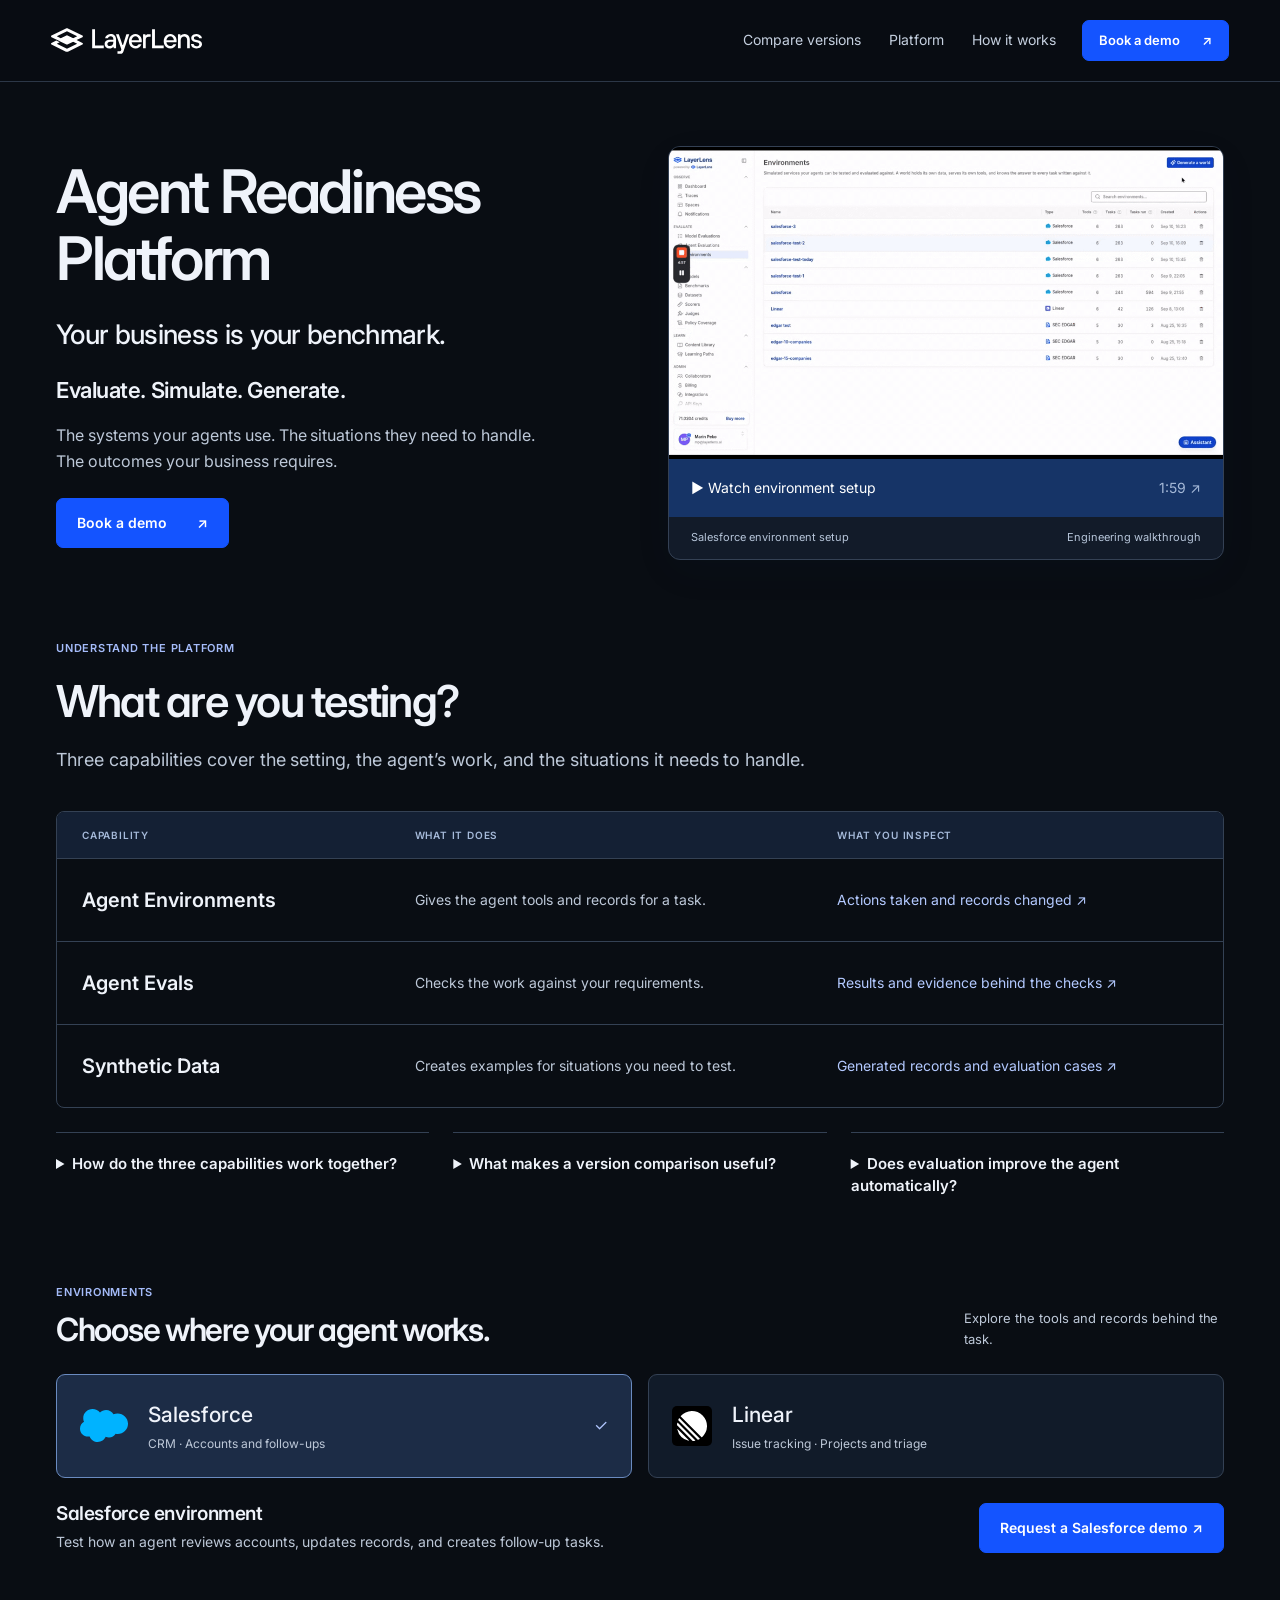
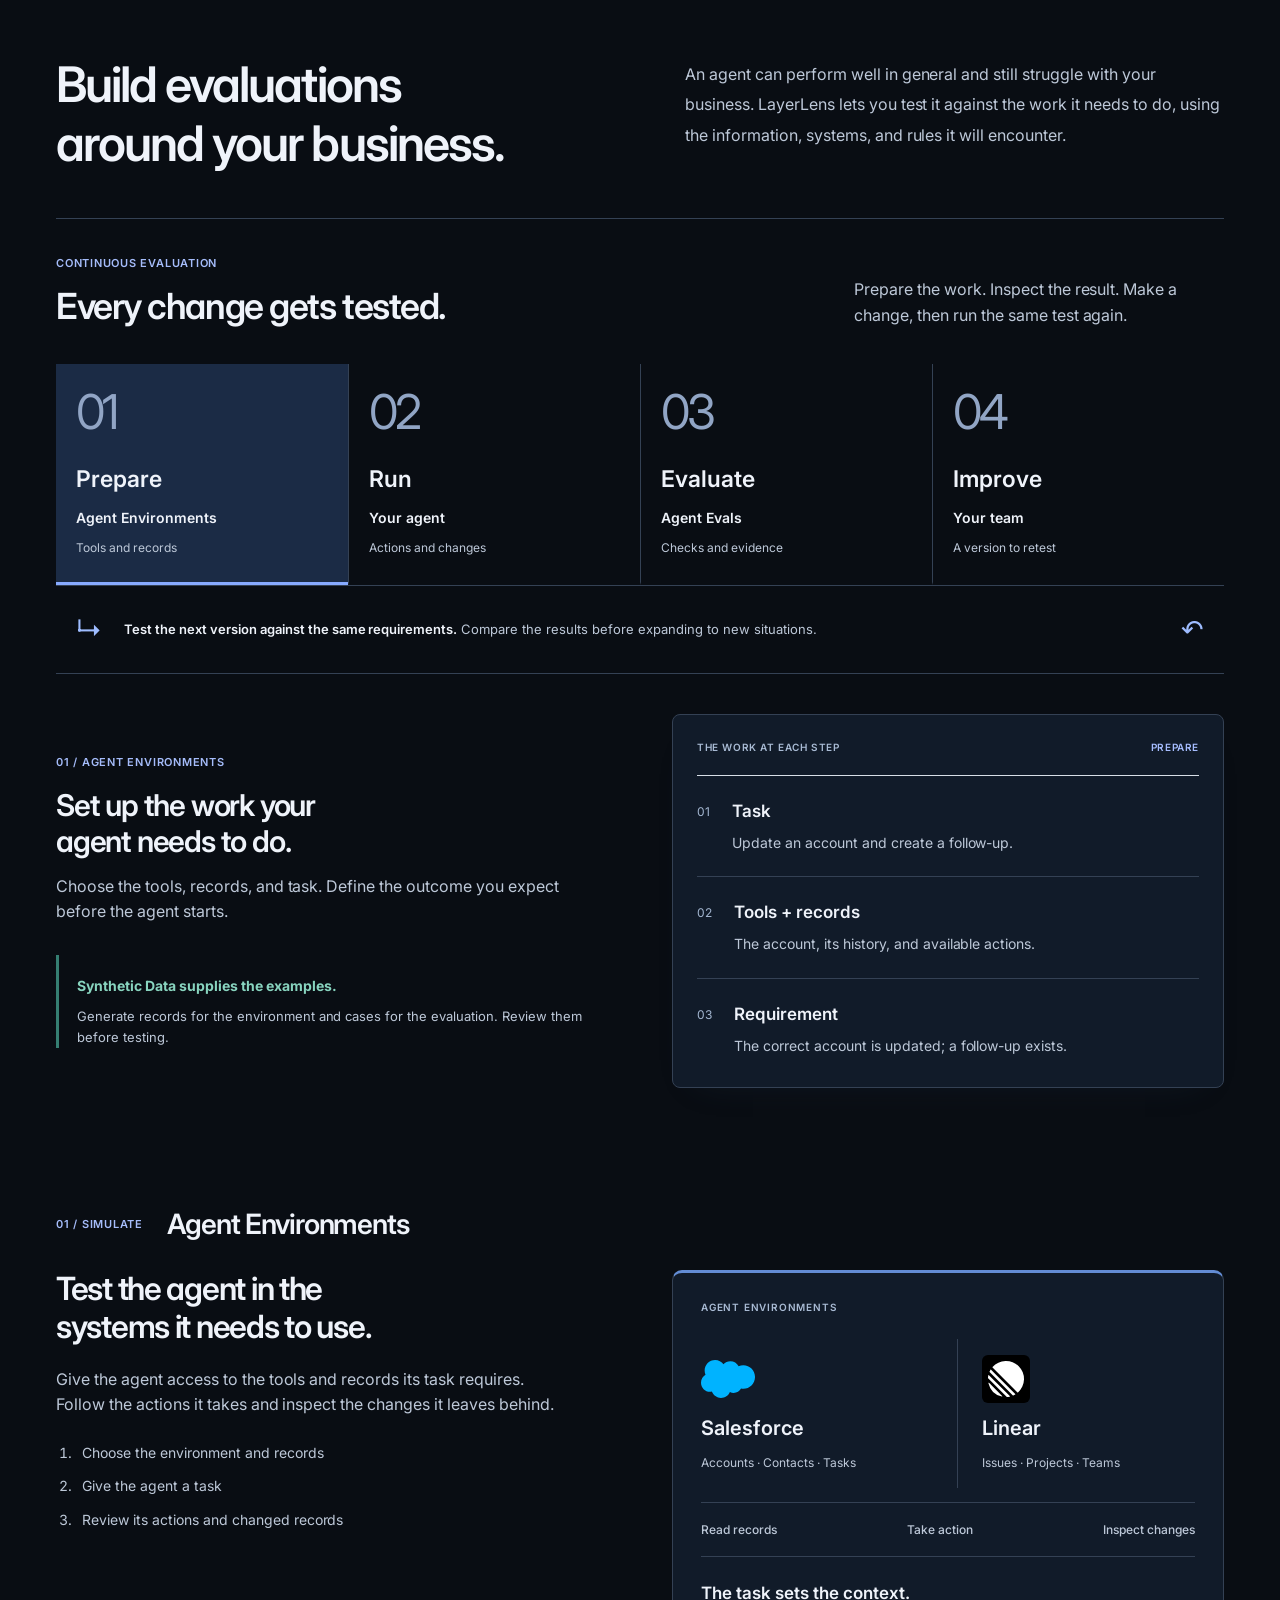
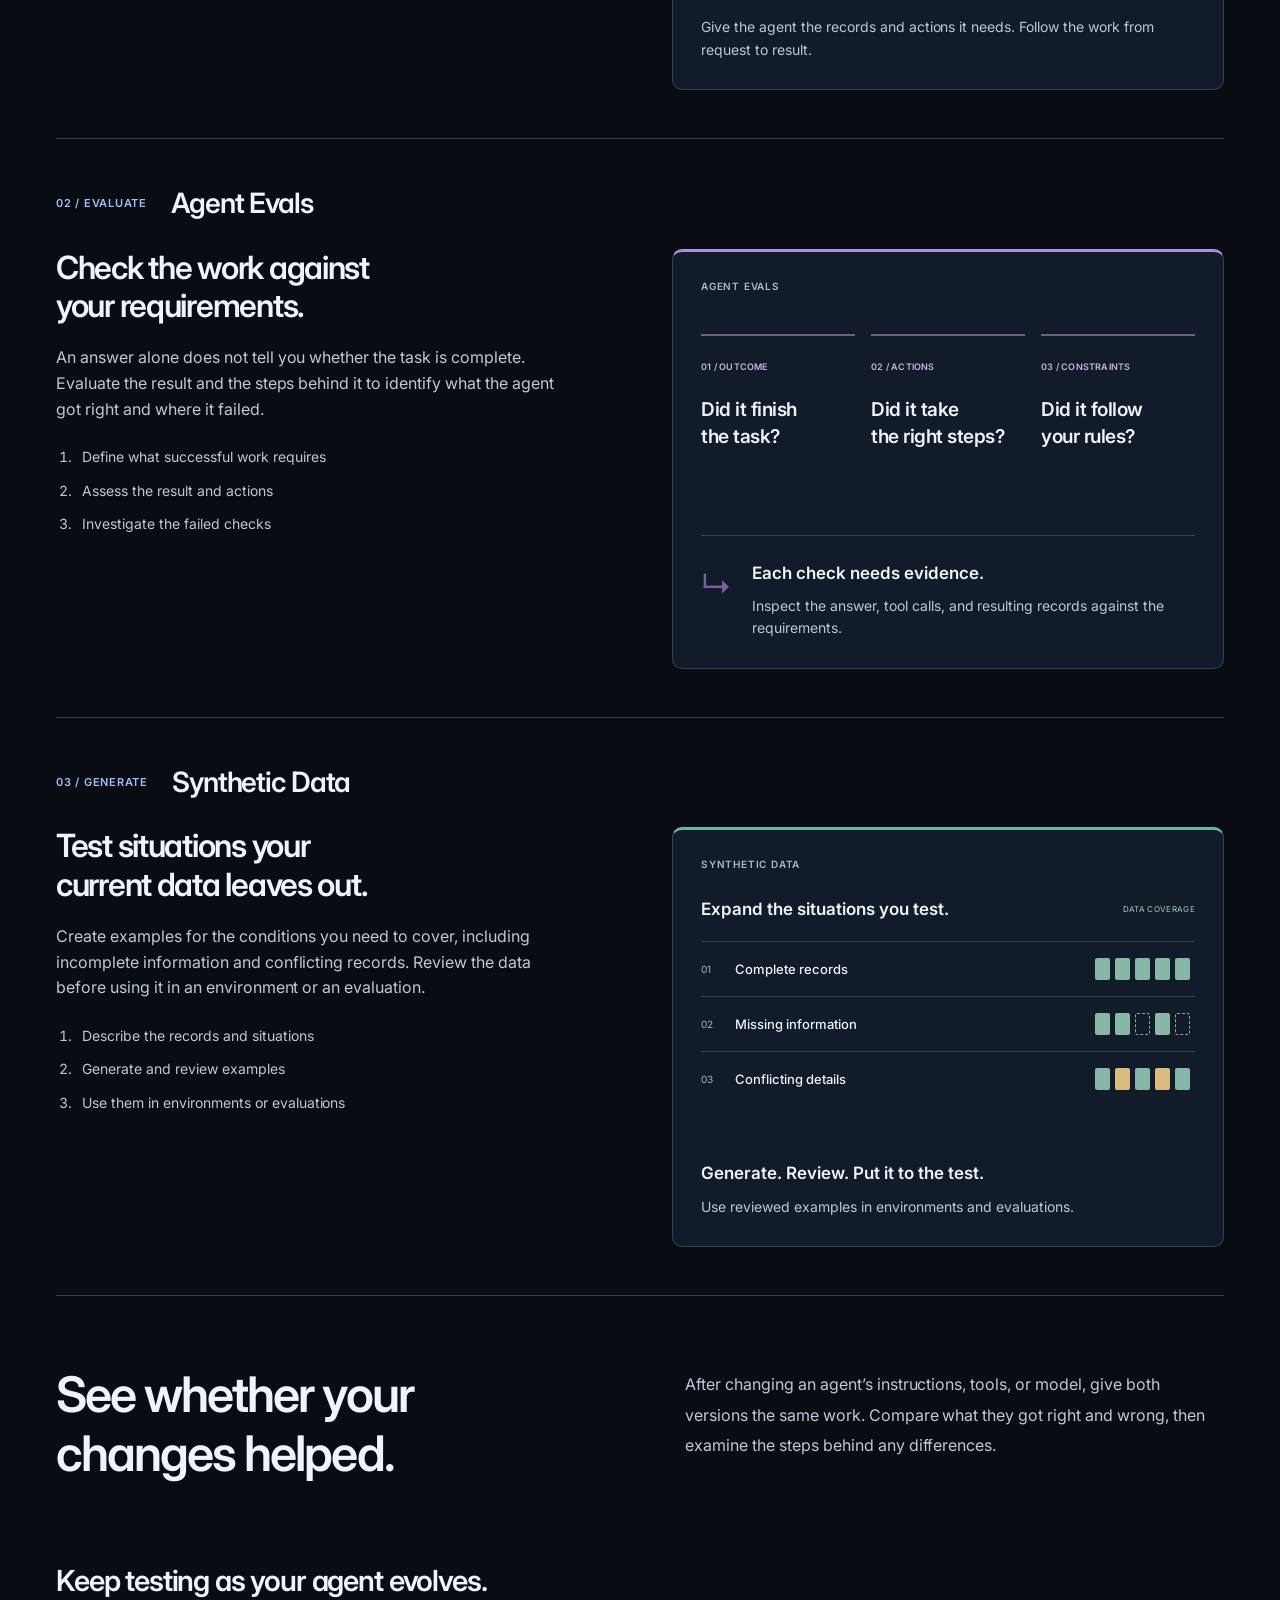
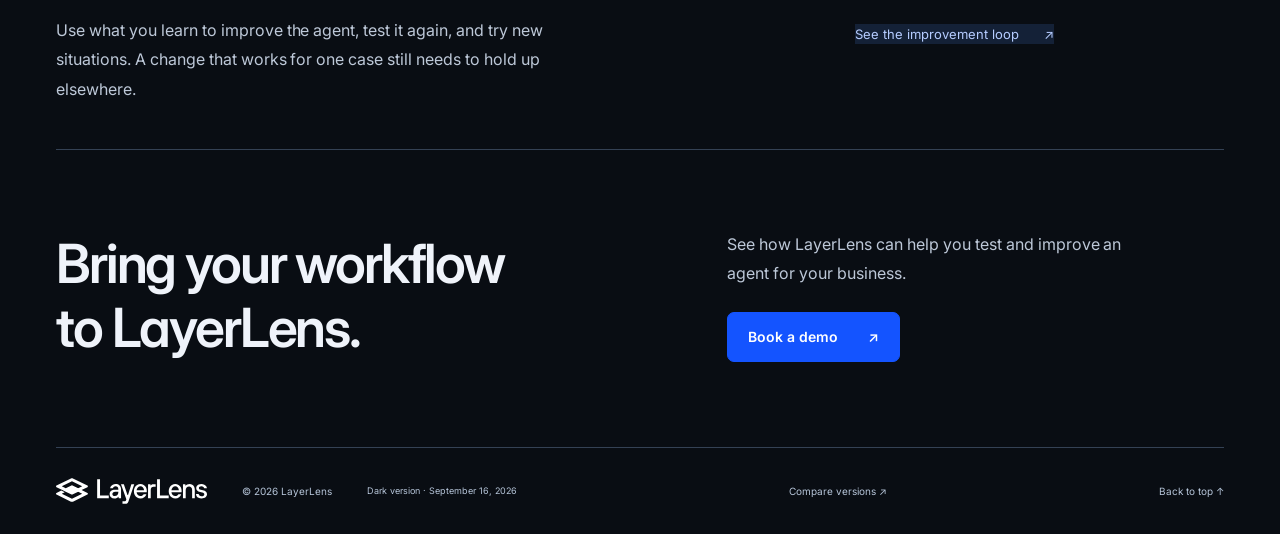
==== commit 73bb06c6: "Keep stage selection scoped to stage buttons" ====
--- a/dark-explained/index.html
+++ b/dark-explained/index.html
@@ -116,7 +116,7 @@
 ['YOUR AGENT','Follow the actions behind the answer.','The agent uses its tools to do the task. Inspect the records it reads, the actions it takes, and what it changes.','RUN',['Read','Find the relevant account.','Act','Update the record and create the follow-up.','Inspect','Review the actions and resulting records.']],
 ['AGENT EVALS','Check the outcome against the task.','Evaluate the answer and the work behind it. Identify which requirements were met and investigate the checks that failed.','EVALUATE',['Expected','Correct account updated; follow-up created.','Evidence','The agent’s actions and resulting records.','Assessment','Check each requirement against that evidence.']],
 ['YOUR TEAM','Change the agent. Repeat the test.','Update instructions, tools, or the model based on what you learned. Give both versions the same work to see what improved and what regressed.','IMPROVE',['Version A','Keep the original attempt for comparison.','Team change','Revise instructions, tools, or model.','Version B','Run the same task and compare the evidence.']]];
-function selectStage(n){document.querySelectorAll('[data-stage]').forEach((b,i)=>b.setAttribute('aria-pressed',String(i===n)));const d=sequenceData[n];document.getElementById('sequence-label').textContent='0'+(n+1)+' / '+d[0];document.getElementById('sequence-title').textContent=d[1];document.getElementById('sequence-body').textContent=d[2];document.getElementById('artifact-phase').textContent=d[3];document.getElementById('artifact-content').innerHTML=[0,2,4].map((i,j)=>'<div class="artifact-row" style="--order:'+j+'"><span>0'+(j+1)+'</span><div><strong>'+d[4][i]+'</strong><p>'+d[4][i+1]+'</p></div></div>').join('');document.getElementById('continuous-loop').dataset.stage=n;}
-document.querySelectorAll('[data-stage]').forEach(b=>b.addEventListener('click',()=>selectStage(+b.dataset.stage)));selectStage(0);
+function selectStage(n){document.querySelectorAll('button[data-stage]').forEach((b,i)=>b.setAttribute('aria-pressed',String(i===n)));const d=sequenceData[n];document.getElementById('sequence-label').textContent='0'+(n+1)+' / '+d[0];document.getElementById('sequence-title').textContent=d[1];document.getElementById('sequence-body').textContent=d[2];document.getElementById('artifact-phase').textContent=d[3];document.getElementById('artifact-content').innerHTML=[0,2,4].map((i,j)=>'<div class="artifact-row" style="--order:'+j+'"><span>0'+(j+1)+'</span><div><strong>'+d[4][i]+'</strong><p>'+d[4][i+1]+'</p></div></div>').join('');document.getElementById('continuous-loop').dataset.stage=n;}
+document.querySelectorAll('button[data-stage]').forEach(b=>b.addEventListener('click',()=>selectStage(+b.dataset.stage)));selectStage(0);
 const seq=document.getElementById('continuous-loop');new IntersectionObserver((entries,observer)=>{if(entries[0].isIntersecting){seq.classList.add('sequence-entered');observer.disconnect();}},{threshold:.15}).observe(seq);
 </script></body></html>
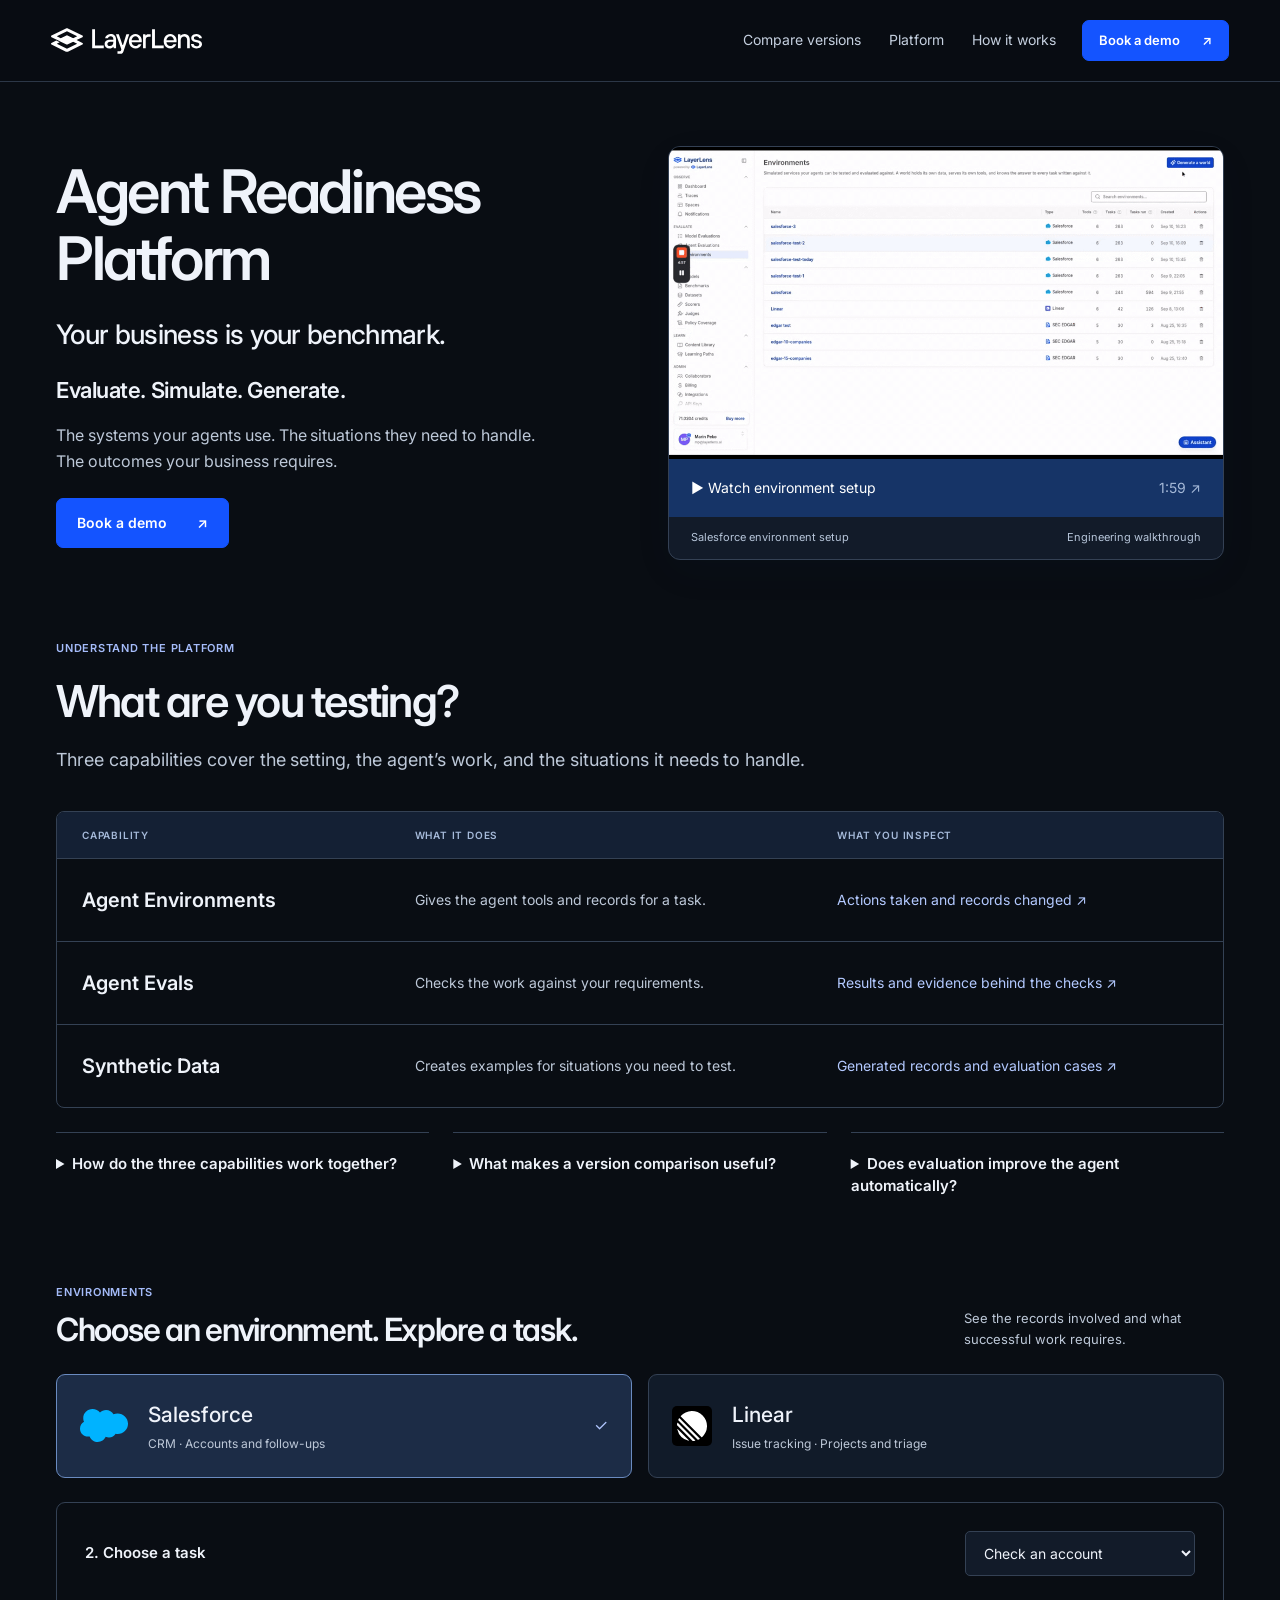
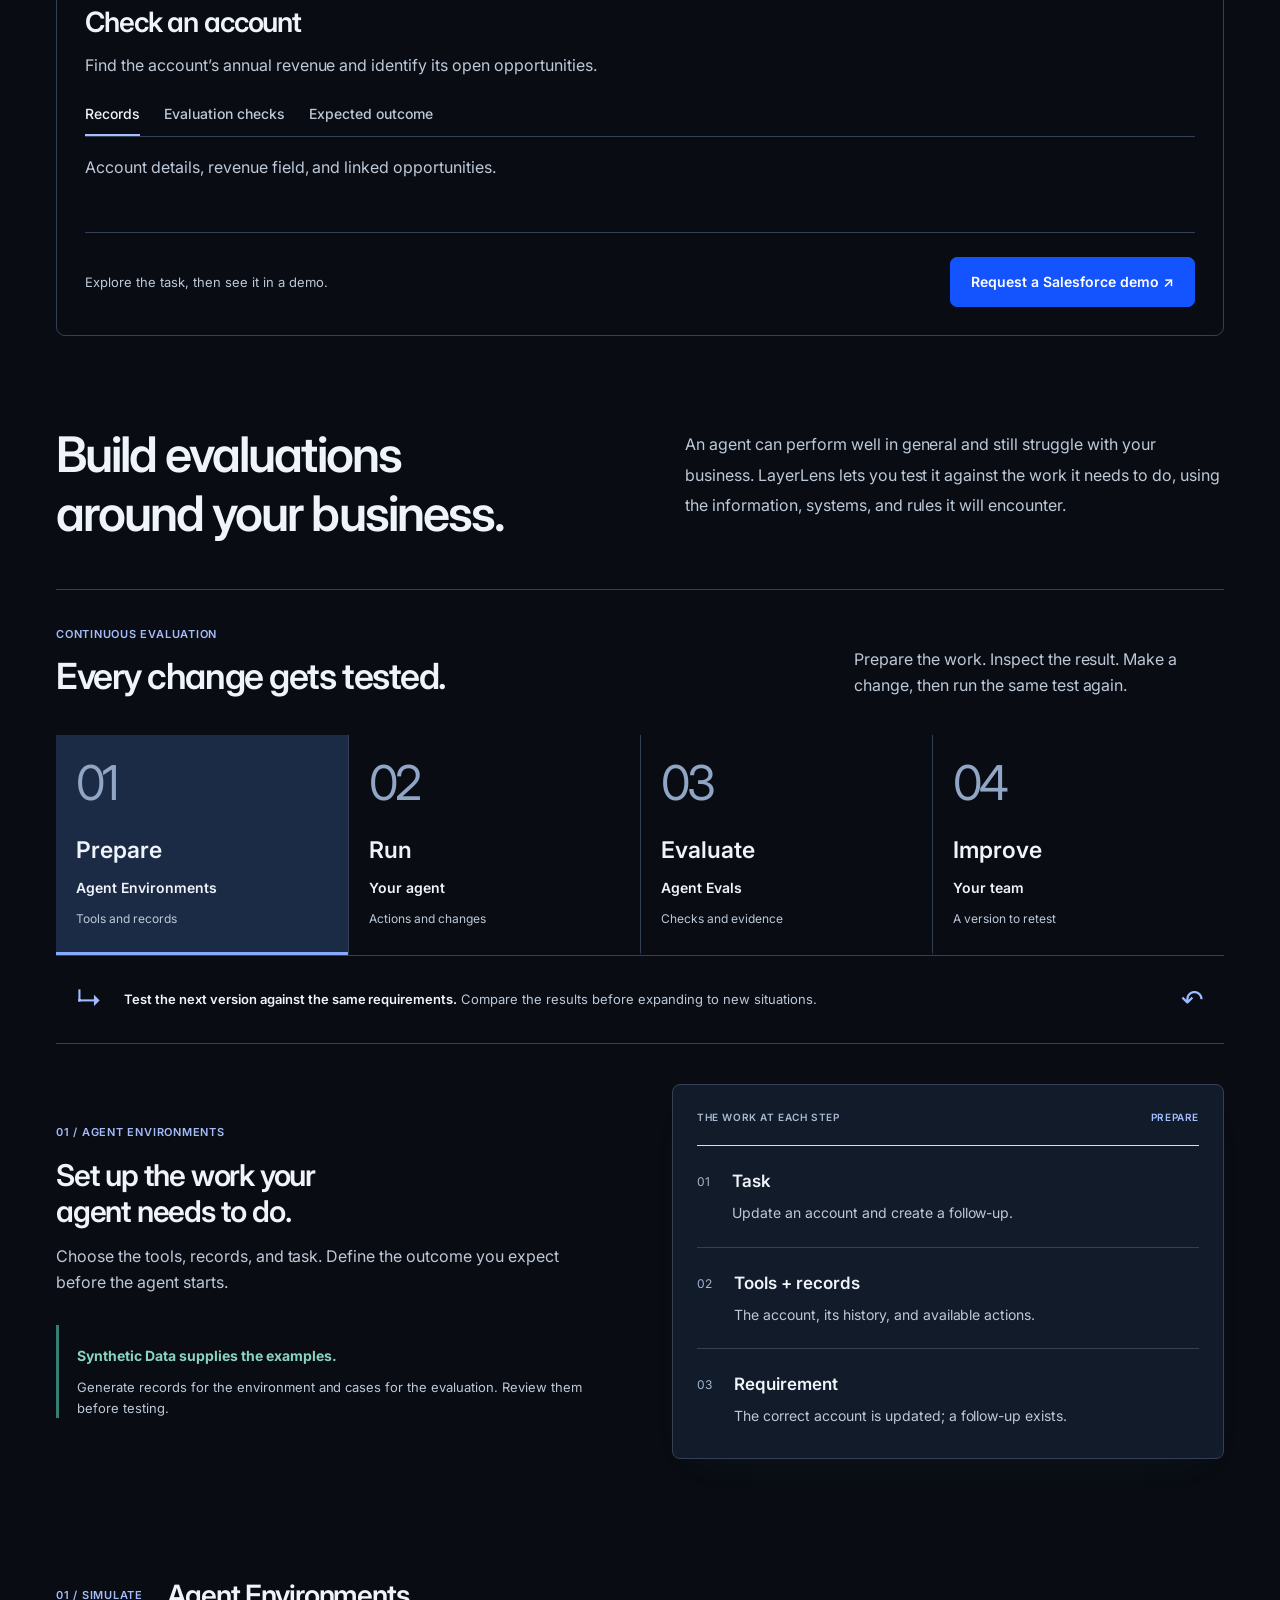
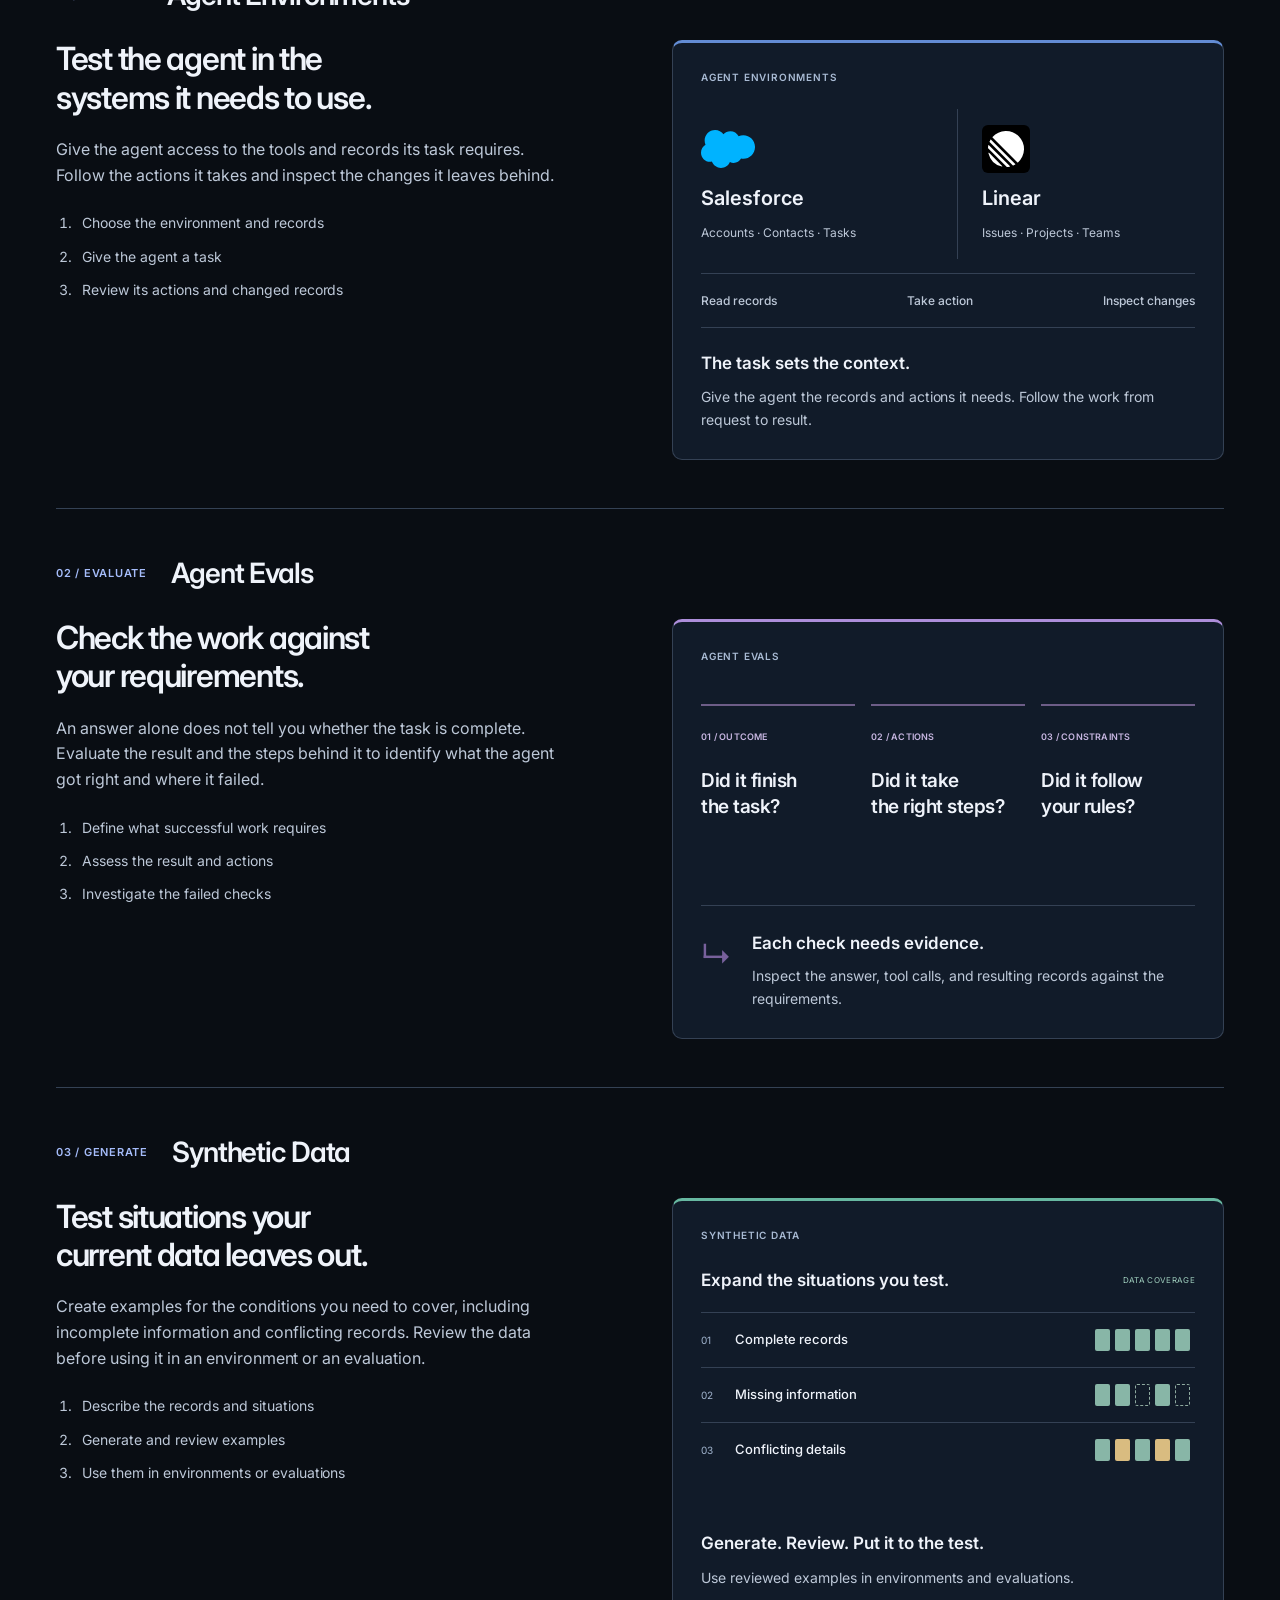
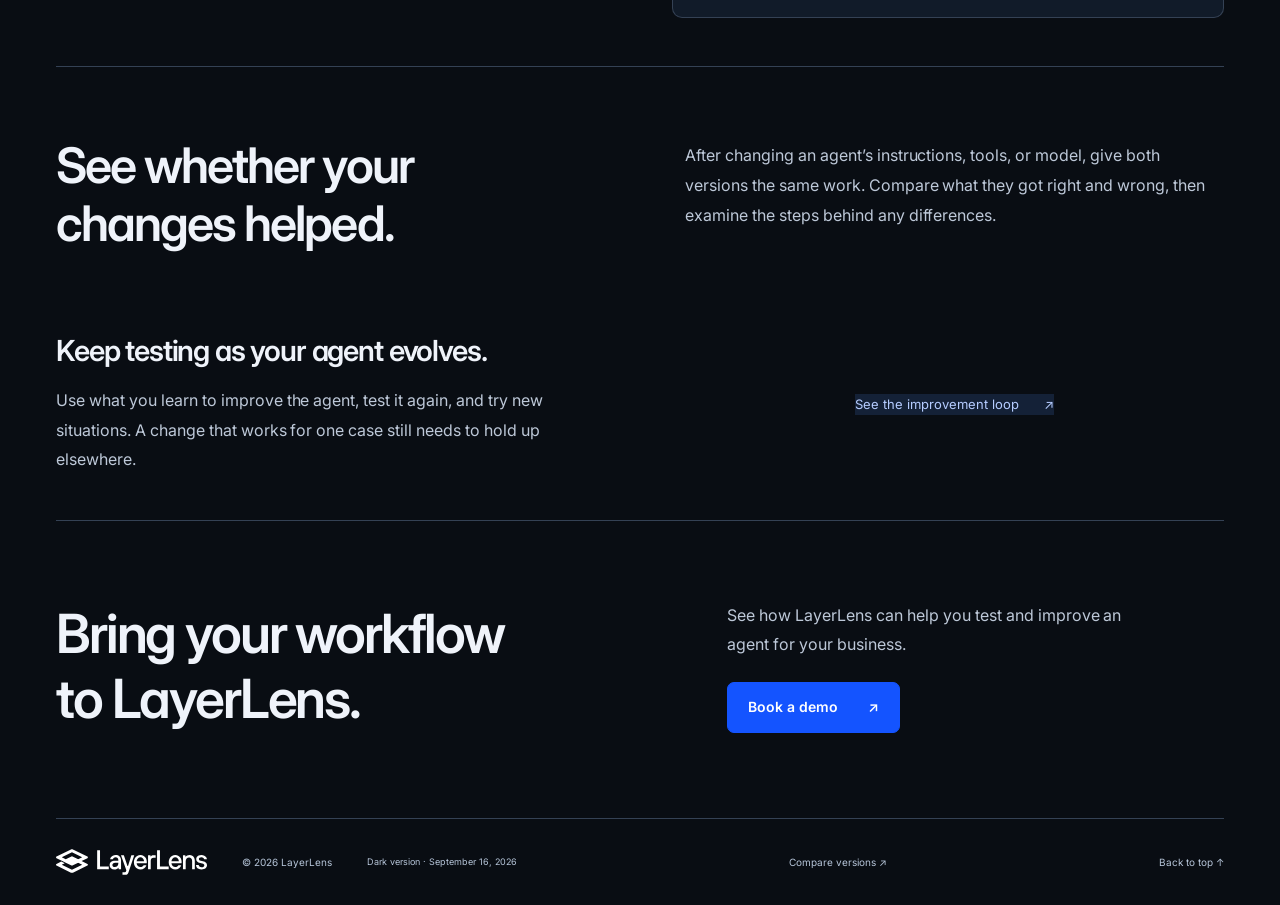
==== commit 3a4004aa: "Add Marin-inspired scenario explorer to all three versions" ====
--- a/dark-explained/index.html
+++ b/dark-explained/index.html
@@ -92,12 +92,12 @@
 .readiness-sequence,.sequence-stages,.sequence-return,.balanced-capability{border-color:#344154}.sequence-stages button{color:#eff3fa}.sequence-stages button+button{border-left-color:#344154}.sequence-stages button[aria-pressed=true]{background:#1b2b45;border-bottom-color:#87aaff}.sequence-stages button:hover{background:#152236}.stage-number{color:#91a5c5}.sequence-stages small{color:#bdc8d8}.sequence-return strong{color:#eff3fa}.sequence-return>span{color:#9ebcff}.data-support strong{color:#88d4bf}.sequence-art,.cap-visual{background:#111b29;border-color:#344154}.artifact-caption,.cap-visual figcaption{color:#a9bbd4}.artifact-caption span{color:#a6bdff}.artifact-row{border-color:#344154}.artifact-row strong,.visual-bottom>strong,.system-logos strong,.sheet-head strong,.coverage-row strong,.evidence-strip strong{color:#eff3fa}.artifact-row>span,.coverage-index{color:#a3b6d0}.system-logos span,.cap-ribbon{color:#bdc8d8}.system-logos>div+div,.cap-ribbon,.evidence-strip,.coverage-row{border-color:#344154}.eval-axis{border-color:#6d5d87}.eval-axis strong{color:#eff3fa}.eval-axis span{color:#c7b6e1}.sheet-head span{color:#9fcebd}.coverage-bars .missing{border-color:#8eaa9f}.env-visual{border-top-color:#638cd4}.eval-visual{border-top-color:#ad8eda}.data-visual{border-top-color:#67b8a1}.return-to-loop{color:#b5ccff!important;background:#142137!important;border-color:#344154!important}
 #pillar-dialog{background:#111b29;border-color:#44556d;color:#eff3fa}#pillar-dialog h2,#dialog-steps strong{color:#eff3fa}.dialog-top button{background:#1d2c43;color:#eff3fa;border-color:#44556d}#dialog-steps li{border-color:#344154}#pillar-dialog aside{background:#18283e}.dialog-actions>a:not(.button){color:#abc4ff}
 @media(max-width:600px){.pillar-tabs button+button,.sequence-stages button:nth-child(n+3){border-top-color:#344154}}
-</style><style>.explanation-hub{padding-top:80px}.explain-heading{max-width:760px}.explain-heading h2{margin:18px 0;font-size:44px}.explain-heading>p:last-child{font-size:18px}.scope-table{margin-top:36px;border:1px solid #344154;border-radius:8px;overflow:hidden}.scope-labels,.scope-table>a{display:grid;grid-template-columns:1fr 1.3fr 1.2fr;gap:32px;padding:25px}.scope-labels{background:#142034;font-size:10px;font-weight:600;letter-spacing:.08em;color:#a6bada;padding-top:15px;padding-bottom:15px}.scope-table>a{border-top:1px solid #344154;align-items:center;text-decoration:none;transition:background .2s}.scope-table>a:hover{background:#16243a}.scope-table strong{font-size:20px;font-weight:600;color:#eff3fa}.scope-table>a>span{font-size:14px;color:#bdc8d8}.scope-table>a>span:last-child{color:#b3c9ff}.explain-notes{display:grid;grid-template-columns:repeat(3,1fr);gap:24px;margin-top:24px}.explain-notes details{border-top:1px solid #344154;padding:20px 0}.explain-notes summary{font-weight:600;font-size:15px;cursor:pointer;color:#eff3fa;line-height:1.5}.explain-notes p{font-size:14px;margin-top:16px;line-height:1.7}@media(max-width:700px){.explain-heading h2{font-size:34px}.scope-labels{display:none}.scope-table>a{grid-template-columns:1fr;gap:12px;padding:22px}.explain-notes{grid-template-columns:1fr;gap:0}.explanation-hub{padding-top:56px}}</style></head><body>
+</style><style>.explanation-hub{padding-top:80px}.explain-heading{max-width:760px}.explain-heading h2{margin:18px 0;font-size:44px}.explain-heading>p:last-child{font-size:18px}.scope-table{margin-top:36px;border:1px solid #344154;border-radius:8px;overflow:hidden}.scope-labels,.scope-table>a{display:grid;grid-template-columns:1fr 1.3fr 1.2fr;gap:32px;padding:25px}.scope-labels{background:#142034;font-size:10px;font-weight:600;letter-spacing:.08em;color:#a6bada;padding-top:15px;padding-bottom:15px}.scope-table>a{border-top:1px solid #344154;align-items:center;text-decoration:none;transition:background .2s}.scope-table>a:hover{background:#16243a}.scope-table strong{font-size:20px;font-weight:600;color:#eff3fa}.scope-table>a>span{font-size:14px;color:#bdc8d8}.scope-table>a>span:last-child{color:#b3c9ff}.explain-notes{display:grid;grid-template-columns:repeat(3,1fr);gap:24px;margin-top:24px}.explain-notes details{border-top:1px solid #344154;padding:20px 0}.explain-notes summary{font-weight:600;font-size:15px;cursor:pointer;color:#eff3fa;line-height:1.5}.explain-notes p{font-size:14px;margin-top:16px;line-height:1.7}@media(max-width:700px){.explain-heading h2{font-size:34px}.scope-labels{display:none}.scope-table>a{grid-template-columns:1fr;gap:12px;padding:22px}.explain-notes{grid-template-columns:1fr;gap:0}.explanation-hub{padding-top:56px}}</style><style>.scenario-explorer{border:1px solid var(--line);border-radius:9px;margin-top:24px;padding:28px}.scenario-heading{display:flex;gap:24px;align-items:center;justify-content:space-between}.scenario-heading label{font-weight:600;font-size:15px}.scenario-heading select{padding:12px 36px 12px 14px;border:1px solid var(--line);background:var(--panel);color:var(--ink);border-radius:5px;min-width:230px;font-size:14px}.scenario-brief h3{font-size:28px;margin:30px 0 14px}.scenario-brief>p{max-width:720px;font-size:16px}.scenario-lenses{display:flex;gap:24px;margin:26px 0 18px;border-bottom:1px solid var(--line)}.scenario-lenses button{border:0;border-bottom:2px solid transparent;color:var(--copy);background:none;font:500 14px Inter;padding:0 0 12px;cursor:pointer}.scenario-lenses button[aria-pressed=true]{color:var(--ink);border-bottom-color:var(--light)}.scenario-evidence{min-height:52px}.scenario-footer{display:flex;justify-content:space-between;align-items:center;gap:24px;margin-top:25px;padding-top:24px;border-top:1px solid var(--line)}.scenario-footer>span{font-size:13px;color:var(--copy)}@media(max-width:600px){.scenario-explorer{padding:22px}.scenario-heading,.scenario-footer{align-items:stretch;flex-direction:column;gap:14px}.scenario-heading select{min-width:0;width:100%}.scenario-lenses{gap:14px}.scenario-lenses button{font-size:12px}.scenario-evidence{min-height:100px}.scenario-brief h3{font-size:25px}}</style></head><body>
 <a class="skip" href="#main">Skip to content</a>
 <header class="site-header"><a class="brand" href="#main"><img src="../assets/LL-logo-white.svg" alt="LayerLens" width="151" height="26"></a><nav aria-label="Main navigation"><a href="../compare/">Compare versions</a><a href="#pillars">Platform</a><a href="#agent-environments">How it works</a></nav><a class="button book-demo" href="https://layerlens.ai/contact" target="_blank" rel="noopener">Book a demo <span aria-hidden="true">↗</span></a></header>
 <main id="main">
 <section class="hero wrap"><div class="hero-grid"><div class="hero-copy"><h1 class="readiness-title">Agent Readiness<br>Platform</h1><p class="hero-positioning">Your business is your benchmark.</p><p class="hero-descriptor">Evaluate. Simulate. Generate.</p><p class="hero-body">The systems your agents use. The situations they need to handle. The outcomes your business requires.</p><a class="button book-demo" href="https://layerlens.ai/contact" target="_blank" rel="noopener">Book a demo <span aria-hidden="true">↗</span></a></div><figure class="walkthrough"><a href="https://www.loom.com/share/78e6a50dc667466289a7a92614d6207f" target="_blank" rel="noopener" aria-label="Watch the recorded Salesforce environment setup"><img src="../assets/salesforce-walkthrough.gif" width="1024" height="576" alt="Recorded LayerLens Salesforce environment setup"><span class="watch-label">▶ Watch environment setup <span>1:59 ↗</span></span></a><figcaption>Salesforce environment setup <span>Engineering walkthrough</span></figcaption></figure></div></section>
-<section class="explanation-hub wrap" id="pillars"><div class="explain-heading"><p class="eyebrow">UNDERSTAND THE PLATFORM</p><h2>What are you testing?</h2><p>Three capabilities cover the setting, the agent’s work, and the situations it needs to handle.</p></div><div class="scope-table"><div class="scope-labels"><span>CAPABILITY</span><span>WHAT IT DOES</span><span>WHAT YOU INSPECT</span></div><a href="#agent-environments"><strong>Agent Environments</strong><span>Gives the agent tools and records for a task.</span><span>Actions taken and records changed ↗</span></a><a href="#agent-evals"><strong>Agent Evals</strong><span>Checks the work against your requirements.</span><span>Results and evidence behind the checks ↗</span></a><a href="#synthetic-data"><strong>Synthetic Data</strong><span>Creates examples for situations you need to test.</span><span>Generated records and evaluation cases ↗</span></a></div><div class="explain-notes"><details><summary>How do the three capabilities work together?</summary><p>An environment gives the agent a place to act. Evaluations check the work it completes. Synthetic data supplies examples for both, including conditions your existing data may not cover.</p></details><details><summary>What makes a version comparison useful?</summary><p>Give both versions the same task, starting records, tools, and success criteria. Compare the outcomes and inspect the actions behind any differences. Repeat runs where variation could affect the conclusion.</p></details><details><summary>Does evaluation improve the agent automatically?</summary><p>Evaluation identifies results to investigate. Your team decides what to change in the instructions, tools, or model, then tests the next version.</p></details></div></section><section class="environment-picker wrap" id="try-environment" aria-labelledby="environment-heading"><div class="environment-heading"><div><p class="eyebrow">Environments</p><h2>Choose where your agent works.</h2></div><p>Explore the tools and records behind the task.</p></div><div class="environment-options" role="group" aria-label="Choose an environment"><button data-environment="salesforce" aria-pressed="true"><img src="../assets/salesforce.svg" width="48" height="48" alt=""><span><strong>Salesforce</strong><small>CRM · Accounts and follow-ups</small></span><span class="selection-mark" aria-hidden="true">✓</span></button><button data-environment="linear" aria-pressed="false"><img src="../assets/linear.svg" width="40" height="40" alt=""><span><strong>Linear</strong><small>Issue tracking · Projects and triage</small></span><span class="selection-mark" aria-hidden="true">✓</span></button></div><div class="environment-detail" aria-live="polite"><div><h3 id="environment-title">Salesforce environment</h3><p id="environment-description">Test how an agent reviews accounts, updates records, and creates follow-up tasks.</p></div><a class="button" id="environment-cta" href="https://layerlens.ai/contact" target="_blank" rel="noopener">Request a Salesforce demo ↗</a></div></section>
+<section class="explanation-hub wrap" id="pillars"><div class="explain-heading"><p class="eyebrow">UNDERSTAND THE PLATFORM</p><h2>What are you testing?</h2><p>Three capabilities cover the setting, the agent’s work, and the situations it needs to handle.</p></div><div class="scope-table"><div class="scope-labels"><span>CAPABILITY</span><span>WHAT IT DOES</span><span>WHAT YOU INSPECT</span></div><a href="#agent-environments"><strong>Agent Environments</strong><span>Gives the agent tools and records for a task.</span><span>Actions taken and records changed ↗</span></a><a href="#agent-evals"><strong>Agent Evals</strong><span>Checks the work against your requirements.</span><span>Results and evidence behind the checks ↗</span></a><a href="#synthetic-data"><strong>Synthetic Data</strong><span>Creates examples for situations you need to test.</span><span>Generated records and evaluation cases ↗</span></a></div><div class="explain-notes"><details><summary>How do the three capabilities work together?</summary><p>An environment gives the agent a place to act. Evaluations check the work it completes. Synthetic data supplies examples for both, including conditions your existing data may not cover.</p></details><details><summary>What makes a version comparison useful?</summary><p>Give both versions the same task, starting records, tools, and success criteria. Compare the outcomes and inspect the actions behind any differences. Repeat runs where variation could affect the conclusion.</p></details><details><summary>Does evaluation improve the agent automatically?</summary><p>Evaluation identifies results to investigate. Your team decides what to change in the instructions, tools, or model, then tests the next version.</p></details></div></section><section class="environment-picker wrap" id="try-environment" aria-labelledby="environment-heading"><div class="environment-heading"><div><p class="eyebrow">Environments</p><h2>Choose an environment. Explore a task.</h2></div><p>See the records involved and what successful work requires.</p></div><div class="environment-options" role="group" aria-label="Choose an environment"><button data-environment="salesforce" aria-pressed="true"><img src="../assets/salesforce.svg" width="48" height="48" alt=""><span><strong>Salesforce</strong><small>CRM · Accounts and follow-ups</small></span><span class="selection-mark" aria-hidden="true">✓</span></button><button data-environment="linear" aria-pressed="false"><img src="../assets/linear.svg" width="40" height="40" alt=""><span><strong>Linear</strong><small>Issue tracking · Projects and triage</small></span><span class="selection-mark" aria-hidden="true">✓</span></button></div><div class="scenario-explorer"><div class="scenario-heading"><label for="scenario-select">2. Choose a task</label><select id="scenario-select"></select></div><div class="scenario-brief" aria-live="polite"><h3 id="scenario-name"></h3><p id="scenario-task"></p><div class="scenario-lenses" role="group" aria-label="Inspect this scenario"><button data-lens="records" aria-pressed="true">Records</button><button data-lens="check" aria-pressed="false">Evaluation checks</button><button data-lens="result" aria-pressed="false">Expected outcome</button></div><p class="scenario-evidence" id="scenario-evidence"></p></div><div class="scenario-footer"><span>Explore the task, then see it in a demo.</span><a class="button" id="scenario-demo" href="https://layerlens.ai/contact" target="_blank" rel="noopener">Request a Salesforce demo ↗</a></div></div></section>
 <section class="platform wrap" id="platform"><div class="section-intro"><h2>Build evaluations around your business.</h2><p>An agent can perform well in general and still struggle with your business. LayerLens lets you test it against the work it needs to do, using the information, systems, and rules it will encounter.</p></div>
 <section class="readiness-sequence" id="continuous-loop" aria-labelledby="sequence-heading"><div class="sequence-heading"><div><p class="eyebrow">CONTINUOUS EVALUATION</p><h3 id="sequence-heading">Every change gets tested.</h3></div><p>Prepare the work. Inspect the result. Make a change, then run the same test again.</p></div><div class="sequence-stages" role="group" aria-label="Explore the evaluation cycle"><button data-stage="0" aria-pressed="true"><span class="stage-number">01</span><strong>Prepare</strong><span>Agent Environments</span><small>Tools and records</small></button><button data-stage="1" aria-pressed="false"><span class="stage-number">02</span><strong>Run</strong><span>Your agent</span><small>Actions and changes</small></button><button data-stage="2" aria-pressed="false"><span class="stage-number">03</span><strong>Evaluate</strong><span>Agent Evals</span><small>Checks and evidence</small></button><button data-stage="3" aria-pressed="false"><span class="stage-number">04</span><strong>Improve</strong><span>Your team</span><small>A version to retest</small></button></div><div class="sequence-return"><span>↳</span><p><strong>Test the next version against the same requirements.</strong> Compare the results before expanding to new situations.</p><span aria-hidden="true">↶</span></div><div class="sequence-detail" aria-live="polite"><div class="sequence-copy"><p class="eyebrow" id="sequence-label">01 / AGENT ENVIRONMENTS</p><h4 id="sequence-title">Set up the work your agent needs to do.</h4><p id="sequence-body">Choose the tools, records, and task. Define the outcome you expect before the agent starts.</p><div class="data-support" id="sequence-support"><strong>Synthetic Data supplies the examples.</strong><p>Generate records for the environment and cases for the evaluation. Review them before testing.</p></div></div><div class="sequence-art" aria-label="Illustrative workflow, not product UI"><div class="artifact-caption">THE WORK AT EACH STEP <span id="artifact-phase">PREPARE</span></div><div id="artifact-content"></div></div></div></section><div class="balanced-capabilities"><article class="balanced-capability" id="agent-environments"><div class="cap-heading"><p class="eyebrow">01 / SIMULATE</p><h3>Agent Environments</h3></div><div class="cap-main"><div><h4>Test the agent in the systems it needs to use.</h4><p>Give the agent access to the tools and records its task requires. Follow the actions it takes and inspect the changes it leaves behind.</p><ol><li>Choose the environment and records</li><li>Give the agent a task</li><li>Review its actions and changed records</li></ol></div><figure id="environment-visual" class="cap-visual env-visual"><figcaption>AGENT ENVIRONMENTS</figcaption><div class="system-logos"><div><img src="../assets/salesforce.svg" alt="Salesforce"><strong>Salesforce</strong><span>Accounts · Contacts · Tasks</span></div><div><img src="../assets/linear.svg" alt="Linear"><strong>Linear</strong><span>Issues · Projects · Teams</span></div></div><div class="cap-ribbon"><span>Read records</span><span>Take action</span><span>Inspect changes</span></div><div class="visual-bottom"><strong>The task sets the context.</strong><p>Give the agent the records and actions it needs. Follow the work from request to result.</p></div></figure></div></article><article class="balanced-capability" id="agent-evals"><div class="cap-heading"><p class="eyebrow">02 / EVALUATE</p><h3>Agent Evals</h3></div><div class="cap-main"><div><h4>Check the work against your requirements.</h4><p>An answer alone does not tell you whether the task is complete. Evaluate the result and the steps behind it to identify what the agent got right and where it failed.</p><ol><li>Define what successful work requires</li><li>Assess the result and actions</li><li>Investigate the failed checks</li></ol></div><figure id="evaluation-visual" class="cap-visual eval-visual"><figcaption>AGENT EVALS</figcaption><div class="eval-grid"><div class="eval-axis"><span>01 / OUTCOME</span><strong>Did it finish<br>the task?</strong></div><div class="eval-axis"><span>02 / ACTIONS</span><strong>Did it take<br>the right steps?</strong></div><div class="eval-axis"><span>03 / CONSTRAINTS</span><strong>Did it follow<br>your rules?</strong></div></div><div class="evidence-strip"><span class="evidence-mark" aria-hidden="true">↳</span><div><strong>Each check needs evidence.</strong><p>Inspect the answer, tool calls, and resulting records against the requirements.</p></div></div></figure></div></article><article class="balanced-capability" id="synthetic-data"><div class="cap-heading"><p class="eyebrow">03 / GENERATE</p><h3>Synthetic Data</h3></div><div class="cap-main"><div><h4>Test situations your current data leaves out.</h4><p>Create examples for the conditions you need to cover, including incomplete information and conflicting records. Review the data before using it in an environment or an evaluation.</p><ol><li>Describe the records and situations</li><li>Generate and review examples</li><li>Use them in environments or evaluations</li></ol></div><figure id="synthetic-visual" class="cap-visual data-visual"><figcaption>SYNTHETIC DATA</figcaption><div class="data-sheet"><div class="sheet-head"><strong>Expand the situations you test.</strong><span>DATA COVERAGE</span></div><div class="coverage-row"><span class="coverage-index">01</span><strong>Complete records</strong><div class="coverage-bars" aria-hidden="true"><i></i><i></i><i></i><i></i><i></i></div></div><div class="coverage-row"><span class="coverage-index">02</span><strong>Missing information</strong><div class="coverage-bars" aria-hidden="true"><i></i><i></i><i class="missing"></i><i></i><i class="missing"></i></div></div><div class="coverage-row"><span class="coverage-index">03</span><strong>Conflicting details</strong><div class="coverage-bars" aria-hidden="true"><i></i><i class="conflict"></i><i></i><i class="conflict"></i><i></i></div></div></div><div class="visual-bottom"><strong>Generate. Review. Put it to the test.</strong><p>Use reviewed examples in environments and evaluations.</p></div></figure></div></article></div></section>
 <section class="comparison wrap" id="comparison"><div class="section-intro"><h2>See whether your changes helped.</h2><p>After changing an agent’s instructions, tools, or model, give both versions the same work. Compare what they got right and wrong, then examine the steps behind any differences.</p></div>
@@ -105,7 +105,7 @@
 <section class="closing wrap"><h2>Bring your workflow to LayerLens.</h2><div><p>See how LayerLens can help you test and improve an agent for your business.</p><a class="button book-demo" href="https://layerlens.ai/contact" target="_blank" rel="noopener">Book a demo <span aria-hidden="true">↗</span></a></div></section>
 </main><footer class="wrap"><img src="../assets/LL-logo-white.svg" width="151" height="26" alt="LayerLens"><span>© 2026 LayerLens</span><p>Dark version · September 16, 2026</p><a href="../compare/">Compare versions ↗</a><a href="#main">Back to top ↑</a></footer><script>const $=s=>document.querySelector(s);
 const environments={salesforce:{name:'Salesforce',description:'Test how an agent reviews accounts, updates records, and creates follow-up tasks.'},linear:{name:'Linear',description:'Test how an agent triages issues, assigns work, and updates project records.'}};
-document.querySelectorAll('[data-environment]').forEach(button=>button.addEventListener('click',()=>{const selected=environments[button.dataset.environment];document.querySelectorAll('[data-environment]').forEach(b=>b.setAttribute('aria-pressed',String(b===button)));$('#environment-title').textContent=selected.name+' environment';$('#environment-description').textContent=selected.description;$('#environment-cta').textContent='Request a '+selected.name+' demo ↗';}));
+document.querySelectorAll('[data-environment]').forEach(button=>button.addEventListener('click',()=>{document.querySelectorAll('[data-environment]').forEach(b=>b.setAttribute('aria-pressed',String(b===button)));}));
 </script><dialog id="pillar-dialog" aria-labelledby="dialog-title"><div class="dialog-top"><span class="eyebrow" id="dialog-label"></span><button id="dialog-close" aria-label="Close pillar details">Close ×</button></div><h2 id="dialog-title"></h2><p id="dialog-intro"></p><ol id="dialog-steps"></ol><aside><span class="eyebrow">EXAMPLE TASK</span><p id="dialog-example"></p></aside><div class="dialog-actions"><a class="button" href="https://layerlens.ai/contact" target="_blank" rel="noopener">Book a demo ↗</a><a id="dialog-more">Read the full section ↓</a></div></dialog><script>
 const pillarPanels=[{"name": "Agent Environments", "verb": "Simulate", "intro": "Give your agent the tools and records its task requires. Inspect the actions it takes and the changes it makes.", "steps": [["Choose the setting", "Start with the systems and records the task depends on."], ["Give the agent work", "Specify the task and the outcome you expect."], ["Inspect what changed", "Review tool use and changed records alongside the result."]], "example": "For a CRM task, test whether the agent updates the correct account and creates the required follow-up.", "link": "agent-environments"}, {"name": "Agent Evals", "verb": "Evaluate", "intro": "Check the agent\u2019s work against your requirements, including the actions behind its answer.", "steps": [["Define success", "Specify the expected outcome and constraints."], ["Check the attempt", "Assess the result and the steps the agent took."], ["Investigate failures", "Use the evidence to decide what needs to change."]], "example": "For issue triage, check the assigned project, priority, and owner against the task requirements.", "link": "agent-evals"}, {"name": "Synthetic Data", "verb": "Generate", "intro": "Create examples for situations your existing data does not cover. Use reviewed examples in environments and evaluations.", "steps": [["Describe the data", "Specify records, relationships, and situations to include."], ["Review the examples", "Check generated records against your requirements."], ["Test more conditions", "Use the examples to expand what your agent is tested on."]], "example": "Include missing account details or conflicting records to test how the agent handles incomplete information.", "link": "synthetic-data"}];
 const dialog=document.getElementById('pillar-dialog');
@@ -119,4 +119,6 @@
 function selectStage(n){document.querySelectorAll('button[data-stage]').forEach((b,i)=>b.setAttribute('aria-pressed',String(i===n)));const d=sequenceData[n];document.getElementById('sequence-label').textContent='0'+(n+1)+' / '+d[0];document.getElementById('sequence-title').textContent=d[1];document.getElementById('sequence-body').textContent=d[2];document.getElementById('artifact-phase').textContent=d[3];document.getElementById('artifact-content').innerHTML=[0,2,4].map((i,j)=>'<div class="artifact-row" style="--order:'+j+'"><span>0'+(j+1)+'</span><div><strong>'+d[4][i]+'</strong><p>'+d[4][i+1]+'</p></div></div>').join('');document.getElementById('continuous-loop').dataset.stage=n;}
 document.querySelectorAll('button[data-stage]').forEach(b=>b.addEventListener('click',()=>selectStage(+b.dataset.stage)));selectStage(0);
 const seq=document.getElementById('continuous-loop');new IntersectionObserver((entries,observer)=>{if(entries[0].isIntersecting){seq.classList.add('sequence-entered');observer.disconnect();}},{threshold:.15}).observe(seq);
+</script><script>
+const scenarioCatalog={"salesforce": [{"name": "Check an account", "task": "Find the account\u2019s annual revenue and identify its open opportunities.", "records": "Account details, revenue field, and linked opportunities.", "check": "The revenue and opportunity count match the source records.", "result": "An answer tied to the account and the records it came from."}, {"name": "Create a follow-up", "task": "Review an account and create a follow-up task for its owner.", "records": "Account history, account owner, and existing tasks.", "check": "The task is attached to the correct account and assigned to the right owner.", "result": "A follow-up recorded in the system, with the action available to inspect."}], "linear": [{"name": "Triage an issue", "task": "Review a new issue and assign its project, priority, and owner.", "records": "Issue description, team membership, and project information.", "check": "The assignment matches the task\u2019s routing and priority requirements.", "result": "An issue updated according to the team\u2019s rules."}, {"name": "Review project work", "task": "Identify unresolved issues for a project and summarize the work remaining.", "records": "Project details and linked issues with their current status.", "check": "The summary includes the relevant unresolved issues and cites their records.", "result": "A summary that can be checked against the project\u2019s issues."}]};let scenarioEnv='salesforce',scenarioLens='records';const scenarioSelect=document.getElementById('scenario-select');function showScenario(){const d=scenarioCatalog[scenarioEnv][+scenarioSelect.value||0];document.getElementById('scenario-name').textContent=d.name;document.getElementById('scenario-task').textContent=d.task;document.getElementById('scenario-evidence').textContent=d[scenarioLens];document.querySelectorAll('[data-lens]').forEach(b=>b.setAttribute('aria-pressed',String(b.dataset.lens===scenarioLens)));document.getElementById('scenario-demo').textContent='Request a '+(scenarioEnv==='salesforce'?'Salesforce':'Linear')+' demo ↗';}function chooseScenarioEnv(env){scenarioEnv=env;scenarioSelect.innerHTML=scenarioCatalog[env].map((d,i)=>'<option value="'+i+'">'+d.name+'</option>').join('');showScenario();}document.querySelectorAll('[data-environment]').forEach(b=>b.addEventListener('click',()=>chooseScenarioEnv(b.dataset.environment)));scenarioSelect.addEventListener('change',showScenario);document.querySelectorAll('[data-lens]').forEach(b=>b.addEventListener('click',()=>{scenarioLens=b.dataset.lens;showScenario();}));chooseScenarioEnv('salesforce');
 </script></body></html>
